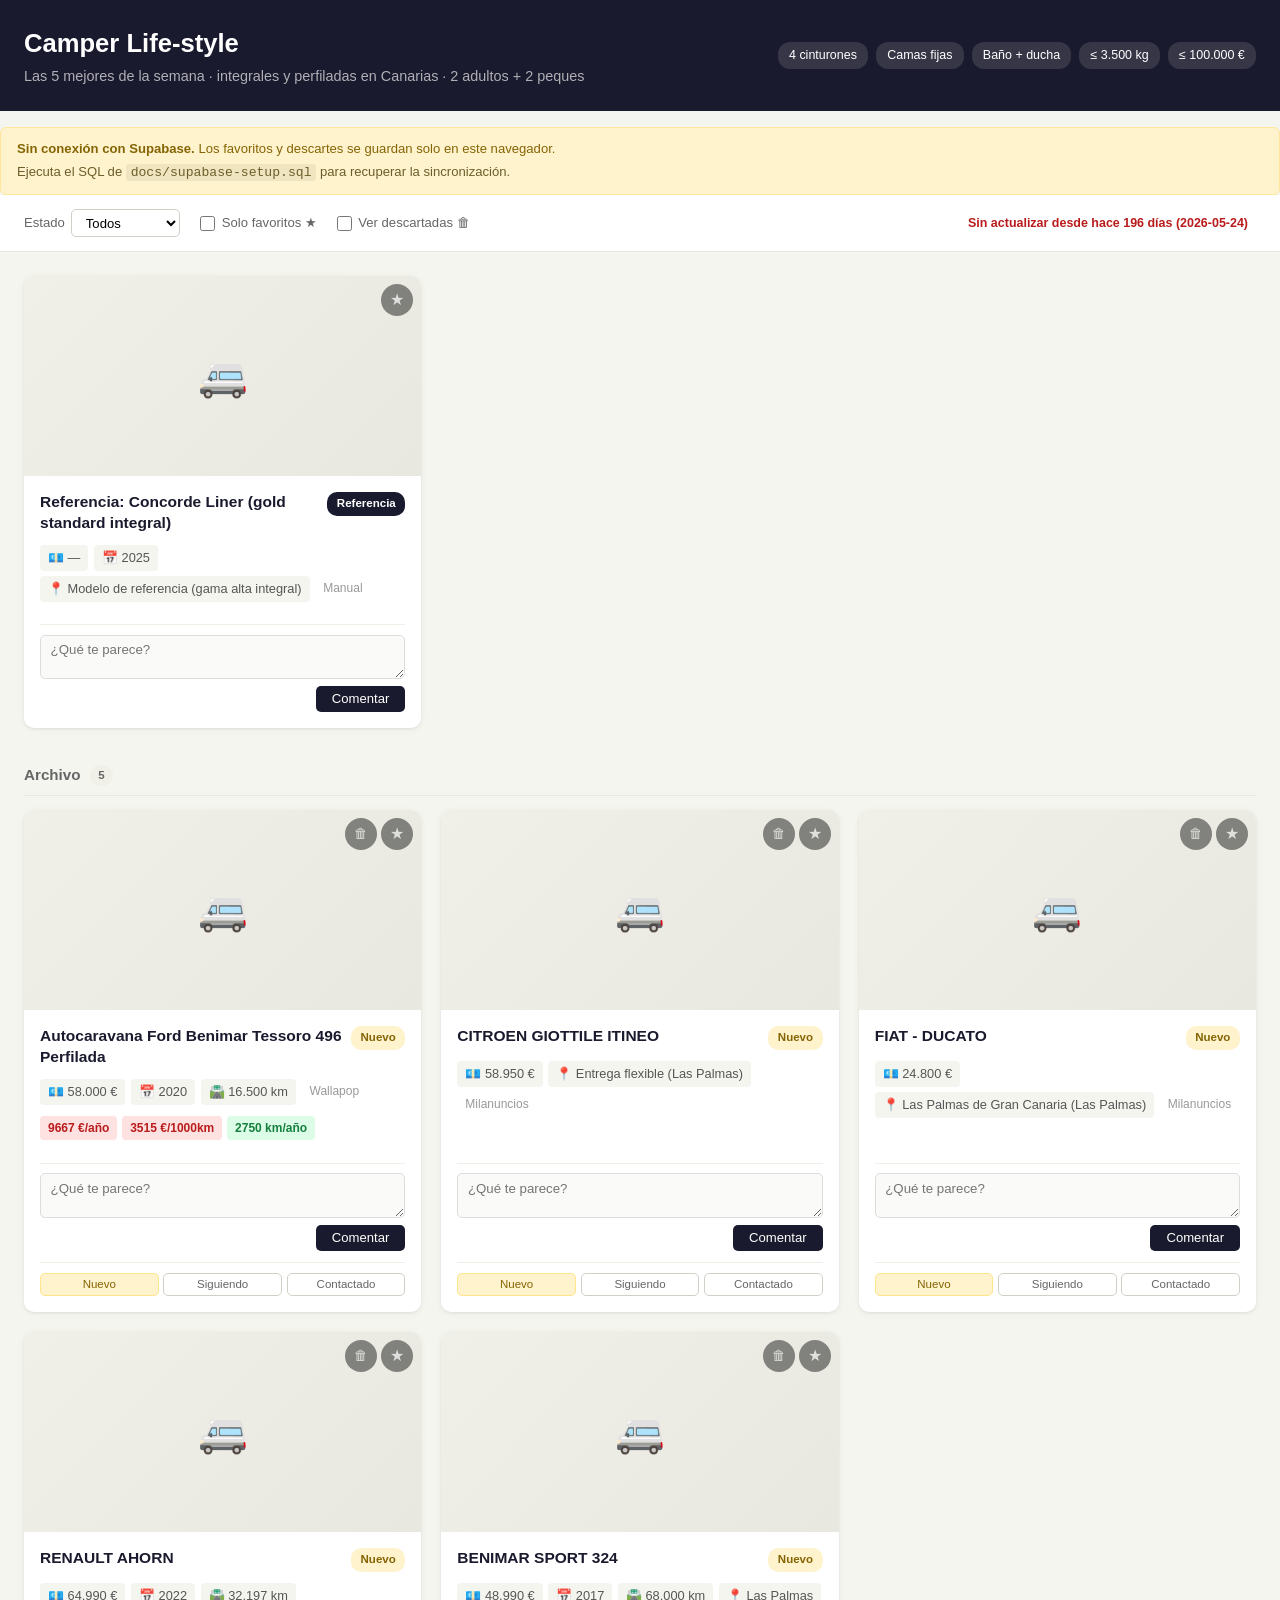
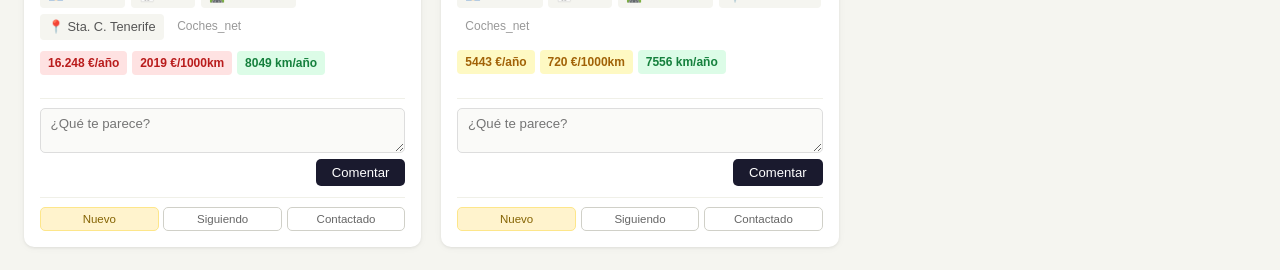
==== docs/index.html @ b54a8ed1 "feat: weekly Top 5 deep-research board Turns the portal from an ever-growing firehose into a curated" ====
<!DOCTYPE html>
<html lang="es">
<head>
  <meta charset="UTF-8">
  <meta name="viewport" content="width=device-width, initial-scale=1.0">
  <title>Camper Life-style — Top 5 semanal</title>
  <link rel="stylesheet" href="style.css">
  <script src="https://cdn.jsdelivr.net/npm/@supabase/supabase-js@2"></script>
  <script src="config.js"></script>
</head>
<body>
  <header>
    <div class="header-inner">
      <div>
        <h1>Camper Life-style</h1>
        <p class="subtitle">Las 5 mejores de la semana · integrales y perfiladas en Canarias · 2 adultos + 2 peques</p>
      </div>
      <div class="header-params">
        <span>4 cinturones</span>
        <span>Camas fijas</span>
        <span>Baño + ducha</span>
        <span>≤ 3.500 kg</span>
        <span>≤ 100.000 €</span>
      </div>
    </div>
  </header>

  <div id="offline-banner" class="offline-banner" hidden>
    <strong>Sin conexión con Supabase.</strong>
    Los favoritos y descartes se guardan solo en este navegador.
    <span class="offline-hint">Ejecuta el SQL de <code>docs/supabase-setup.sql</code> para recuperar la sincronización.</span>
  </div>

  <div class="toolbar">
    <div class="filters">
      <label>
        Estado
        <select id="filter-status">
          <option value="">Todos</option>
          <option value="new">Nuevo</option>
          <option value="watching">Siguiendo</option>
          <option value="contacted">Contactado</option>
        </select>
      </label>
      <label class="filter-checkbox">
        <input type="checkbox" id="filter-starred"> Solo favoritos ★
      </label>
      <label class="filter-checkbox">
        <input type="checkbox" id="filter-hidden"> Ver descartadas 🗑
      </label>
    </div>
    <div class="meta">
      <span id="last-updated"></span>
      <span id="new-count"></span>
    </div>
  </div>

  <main id="listings-grid">
    <p class="loading">Cargando anuncios...</p>
  </main>

  <script src="app.js"></script>
</body>
</html>
---- docs/style.css ----
*, *::before, *::after { box-sizing: border-box; margin: 0; padding: 0; }

body {
  font-family: -apple-system, BlinkMacSystemFont, 'Segoe UI', Roboto, sans-serif;
  background: #f5f5f0;
  color: #222;
  line-height: 1.5;
}

/* Header */
header {
  background: #1a1a2e;
  color: white;
  padding: 1.5rem;
}

.header-inner {
  max-width: 1400px;
  margin: 0 auto;
  display: flex;
  justify-content: space-between;
  align-items: center;
  flex-wrap: wrap;
  gap: 1rem;
}

header h1 { font-size: 1.6rem; font-weight: 700; }
.subtitle { opacity: 0.65; font-size: 0.9rem; margin-top: 0.2rem; }

.header-params {
  display: flex;
  gap: 0.5rem;
  flex-wrap: wrap;
}

.header-params span {
  background: rgba(255,255,255,0.12);
  border-radius: 12px;
  padding: 0.25rem 0.7rem;
  font-size: 0.78rem;
}

/* Toolbar */
.toolbar {
  display: flex;
  align-items: center;
  justify-content: space-between;
  padding: 0.85rem 1.5rem;
  background: white;
  border-bottom: 1px solid #e8e8e0;
  flex-wrap: wrap;
  gap: 0.75rem;
}

.filters { display: flex; gap: 1.25rem; flex-wrap: wrap; align-items: center; }

.filters label {
  font-size: 0.82rem;
  color: #666;
  display: flex;
  align-items: center;
  gap: 0.4rem;
}

.filters select {
  padding: 0.3rem 0.6rem;
  border: 1px solid #d0d0c8;
  border-radius: 5px;
  font-size: 0.82rem;
  background: white;
}

.filter-checkbox {
  display: inline-flex;
  align-items: center;
  gap: 0.35rem;
  font-size: 0.82rem;
  color: #666;
  cursor: pointer;
  user-select: none;
}

.filter-checkbox input[type="checkbox"] {
  accent-color: #1a1a2e;
  width: 15px;
  height: 15px;
  cursor: pointer;
}

.meta { font-size: 0.78rem; color: #aaa; }

.freshness-ok    { font-size: 0.78rem; color: #1a7f3c; font-weight: 600; }
.freshness-warn  { font-size: 0.78rem; color: #b45309; font-weight: 600; }
.freshness-stale { font-size: 0.78rem; color: #b91c1c; font-weight: 600; }
.loading { color: #999; padding: 2rem 1.5rem; }

/* Layout. `main` is now a column of week sections; each section holds its own grid,
   so a week's Top 5 stays visually together instead of reflowing into its neighbours. */
main {
  padding: 1.5rem;
  max-width: 1400px;
  margin: 0 auto;
}

.week-grid {
  display: grid;
  grid-template-columns: repeat(auto-fill, minmax(360px, 1fr));
  gap: 1.25rem;
}

/* Card */
.card {
  background: white;
  border-radius: 10px;
  overflow: hidden;
  box-shadow: 0 1px 3px rgba(0,0,0,0.07), 0 1px 8px rgba(0,0,0,0.04);
  display: flex;
  flex-direction: column;
}

.card-photo-wrapper {
  position: relative;
  display: block;
}

.card-photo {
  width: 100%;
  height: 200px;
  object-fit: cover;
  display: block;
  background: #eeeee8;
}

.star-btn {
  position: absolute;
  top: 8px;
  right: 8px;
  width: 34px;
  height: 34px;
  border-radius: 50%;
  border: none;
  background: rgba(0,0,0,0.45);
  color: rgba(255,255,255,0.75);
  font-size: 1.1rem;
  line-height: 1;
  cursor: pointer;
  display: flex;
  align-items: center;
  justify-content: center;
  transition: background 0.15s, color 0.15s, transform 0.1s;
}

.star-btn:hover { background: rgba(0,0,0,0.65); color: #fbbf24; }
.star-btn.starred { color: #fbbf24; background: rgba(0,0,0,0.55); }
.star-btn:disabled { opacity: 0.5; cursor: default; }
.star-btn:active { transform: scale(0.9); }

.card-photo--empty {
  height: 200px;
  background: linear-gradient(135deg, #f0f0e8 0%, #e8e8e0 100%);
  display: flex;
  align-items: center;
  justify-content: center;
  color: #bbb;
  font-size: 2.5rem;
}

.card-body {
  padding: 1rem;
  flex: 1;
  display: flex;
  flex-direction: column;
  gap: 0.7rem;
}

.card-header {
  display: flex;
  justify-content: space-between;
  align-items: flex-start;
  gap: 0.5rem;
}

.card-title {
  font-size: 0.97rem;
  font-weight: 600;
  line-height: 1.35;
}

.card-title a {
  color: #1a1a2e;
  text-decoration: none;
}

.card-title a:hover { text-decoration: underline; }

.card-meta {
  display: flex;
  flex-wrap: wrap;
  gap: 0.35rem;
}

.card-meta span {
  font-size: 0.8rem;
  background: #f5f5f0;
  color: #555;
  padding: 0.2rem 0.5rem;
  border-radius: 4px;
}

.source {
  text-transform: capitalize;
  color: #999 !important;
  background: transparent !important;
  font-size: 0.75rem !important;
}

/* Badges */
.badge {
  font-size: 0.72rem;
  font-weight: 600;
  padding: 0.2rem 0.6rem;
  border-radius: 10px;
  white-space: nowrap;
  flex-shrink: 0;
}

.badge-new       { background: #fff3cd; color: #856404; }
.badge-watching  { background: #cfe2ff; color: #084298; }
.badge-contacted { background: #d1e7dd; color: #0a3622; }
.badge-discarded { background: #f8d7da; color: #842029; }
.badge-feature   { background: #e8f4f8; color: #0c5460; }
.badge-reference { background: #1a1a2e; color: #fff; }

/* Comments */
.comments {
  display: flex;
  flex-direction: column;
  gap: 0.45rem;
  flex: 1;
}

.comment {
  padding: 0.45rem 0.65rem;
  background: #f8f8f5;
  border-radius: 6px;
  font-size: 0.83rem;
}

.comment strong { color: #1a1a2e; }

.comment-date {
  color: #bbb;
  font-size: 0.72rem;
  margin-left: 0.4rem;
}

.comment p { margin-top: 0.2rem; color: #444; }

/* Comment form */
.comment-form {
  display: flex;
  flex-direction: column;
  gap: 0.4rem;
  padding-top: 0.6rem;
  border-top: 1px solid #f0f0e8;
  margin-top: auto;
}

.comment-form input,
.comment-form textarea {
  padding: 0.4rem 0.6rem;
  border: 1px solid #ddd;
  border-radius: 5px;
  font-size: 0.83rem;
  font-family: inherit;
  resize: vertical;
  background: #fafaf8;
}

.comment-form input:focus,
.comment-form textarea:focus {
  outline: none;
  border-color: #1a1a2e;
}

.comment-form button {
  align-self: flex-end;
  padding: 0.35rem 1rem;
  background: #1a1a2e;
  color: white;
  border: none;
  border-radius: 5px;
  cursor: pointer;
  font-size: 0.82rem;
  transition: background 0.15s;
}

.comment-form button:hover { background: #2d2d50; }
.comment-form button:disabled { background: #999; cursor: default; }

/* Star button */
.card-photo-wrapper {
  position: relative;
}

.star-btn {
  position: absolute;
  top: 0.5rem;
  right: 0.5rem;
  width: 32px;
  height: 32px;
  border-radius: 50%;
  border: none;
  background: rgba(0,0,0,0.45);
  color: rgba(255,255,255,0.75);
  font-size: 1rem;
  line-height: 1;
  cursor: pointer;
  display: flex;
  align-items: center;
  justify-content: center;
  transition: background 0.15s, color 0.15s;
}

.star-btn:hover { background: rgba(0,0,0,0.65); color: #fbbf24; }
.star-btn.starred { background: rgba(0,0,0,0.55); color: #fbbf24; }
.star-btn:disabled { opacity: 0.5; cursor: default; }

/* Sits immediately left of the star. Top-left is taken by the rank badge. */
.discard-btn {
  position: absolute;
  top: 0.5rem;
  right: 2.75rem;
  width: 32px;
  height: 32px;
  border-radius: 50%;
  border: none;
  background: rgba(0,0,0,0.45);
  color: rgba(255,255,255,0.75);
  font-size: 0.85rem;
  line-height: 1;
  cursor: pointer;
  display: flex;
  align-items: center;
  justify-content: center;
  transition: background 0.15s, color 0.15s;
}

.discard-btn:hover { background: rgba(180,0,0,0.7); color: white; }
.discard-btn:disabled { opacity: 0.5; cursor: default; }

.card--hidden { opacity: 0.45; }
.card--hidden .card-photo { filter: grayscale(1); }

/* Starred filter checkbox */
.filter-checkbox {
  display: inline-flex;
  align-items: center;
  gap: 0.35rem;
  font-size: 0.82rem;
  color: #666;
  cursor: pointer;
}

.filter-checkbox input[type="checkbox"] {
  width: 15px;
  height: 15px;
  cursor: pointer;
  accent-color: #1a1a2e;
}

/* Score chips */
.score-chips {
  display: flex;
  flex-wrap: wrap;
  gap: 0.3rem;
}

.score-chip {
  font-size: 0.75rem;
  font-weight: 600;
  padding: 0.2rem 0.5rem;
  border-radius: 4px;
}

.score-chip.green { background: #dcfce7; color: #15803d; }
.score-chip.amber { background: #fef9c3; color: #a16207; }
.score-chip.red   { background: #fee2e2; color: #b91c1c; }

/* Action bar */
.action-bar {
  display: flex;
  gap: 0.3rem;
  flex-wrap: wrap;
  padding-top: 0.6rem;
  border-top: 1px solid #f0f0e8;
}

.action-btn {
  flex: 1;
  min-width: 0;
  padding: 0.3rem 0.4rem;
  border: 1px solid #d0d0c8;
  border-radius: 5px;
  background: white;
  font-size: 0.72rem;
  font-weight: 500;
  cursor: pointer;
  color: #666;
  text-align: center;
  transition: background 0.12s, color 0.12s, border-color 0.12s;
  white-space: nowrap;
}

.action-btn:hover { border-color: #aaa; color: #222; }

.action-new.active       { background: #fff3cd; color: #856404; border-color: #fde68a; }
.action-watching.active  { background: #cfe2ff; color: #084298; border-color: #93c5fd; }
.action-contacted.active { background: #d1e7dd; color: #0a3622; border-color: #86efac; }
.action-discarded.active { background: #f8d7da; color: #842029; border-color: #fca5a5; }

/* New-since-visit ribbon */
.new-ribbon {
  position: absolute;
  top: 0.5rem;
  left: 50%;
  transform: translateX(-50%);
  background: rgba(37, 99, 235, 0.85);
  color: white;
  font-size: 0.68rem;
  font-weight: 700;
  padding: 0.15rem 0.5rem;
  border-radius: 10px;
  white-space: nowrap;
  pointer-events: none;
}

/* New count in toolbar */
#new-count {
  font-size: 0.78rem;
  color: #aaa;
  margin-left: 0.5rem;
}

#new-count.clickable { cursor: pointer; color: #2563eb; }
#new-count.clickable:hover { text-decoration: underline; }
#new-count.active { color: #1d4ed8; font-weight: 600; }

@media (max-width: 480px) {
  main { grid-template-columns: 1fr; padding: 1rem; }
  .header-inner { flex-direction: column; align-items: flex-start; }
  .action-btn { font-size: 0.68rem; padding: 0.25rem 0.3rem; }
}

/* ============================================================================
   Weekly Top-5 board
   ========================================================================== */

/* Section heading per week. The newest week is the loud one; older weeks are
   quiet dividers you scroll past to find a van that got demoted. */
.week-heading {
  display: flex;
  align-items: center;
  gap: 0.6rem;
  font-size: 0.95rem;
  font-weight: 600;
  color: #666;
  margin: 2.25rem 0 0.9rem;
  padding-bottom: 0.5rem;
  border-bottom: 1px solid #e8e8e0;
}

.week-heading:first-child { margin-top: 0; }

.week-heading--current {
  font-size: 1.15rem;
  color: #1a1a2e;
  border-bottom-color: #1a1a2e;
}

.week-count {
  font-size: 0.72rem;
  font-weight: 600;
  color: #666;
  background: #f0f0e8;
  border-radius: 10px;
  padding: 0.12rem 0.5rem;
}

.week-heading--current .week-count { background: #1a1a2e; color: #fff; }

/* Rank + score sit on the photo, opposite the star/discard controls. */
.rank-badge {
  position: absolute;
  top: 8px;
  left: 8px;
  background: #1a1a2e;
  color: #fff;
  font-size: 0.8rem;
  font-weight: 700;
  border-radius: 10px;
  padding: 0.15rem 0.55rem;
  letter-spacing: 0.02em;
}

.score-badge {
  position: absolute;
  bottom: 8px;
  left: 8px;
  background: rgba(255,255,255,0.94);
  color: #1a1a2e;
  font-size: 0.85rem;
  font-weight: 700;
  border-radius: 50%;
  width: 34px;
  height: 34px;
  display: flex;
  align-items: center;
  justify-content: center;
  box-shadow: 0 1px 4px rgba(0,0,0,0.25);
}

/* The specs that decide whether this van works for two toddlers. */
.spec-chips {
  display: flex;
  flex-wrap: wrap;
  gap: 0.3rem;
  margin-bottom: 0.5rem;
}

.spec-chip {
  font-size: 0.72rem;
  background: #e8f4f8;
  color: #0c5460;
  border-radius: 4px;
  padding: 0.12rem 0.4rem;
  white-space: nowrap;
}

/* Why this one won. */
.verdict {
  background: #faf9f5;
  border-left: 3px solid #1a1a2e;
  border-radius: 0 6px 6px 0;
  padding: 0.6rem 0.75rem;
  margin-bottom: 0.6rem;
}

.verdict p {
  font-size: 0.82rem;
  line-height: 1.45;
  color: #444;
  margin: 0;
}

/* Anything the research could not confirm, or actively worries about. */
.flags {
  list-style: none;
  margin: 0.5rem 0 0;
  padding: 0;
}

.flags li {
  font-size: 0.74rem;
  color: #842029;
  background: #f8d7da;
  border-radius: 4px;
  padding: 0.2rem 0.45rem;
  margin-top: 0.25rem;
}

.flags li::before { content: "⚠ "; }

/* Shown only when Supabase is unreachable, so a dead backend is obvious rather
   than silently swallowing every star and discard. */
.offline-banner {
  max-width: 1400px;
  margin: 1rem auto 0;
  padding: 0.7rem 1rem;
  background: #fff3cd;
  color: #856404;
  border: 1px solid #ffe69c;
  border-radius: 6px;
  font-size: 0.82rem;
}

.offline-hint { display: block; margin-top: 0.2rem; color: #6b5e2a; }
.offline-banner code { background: rgba(0,0,0,0.06); padding: 0.05rem 0.3rem; border-radius: 3px; }

@media (max-width: 480px) {
  .week-heading { margin-top: 1.5rem; }
  .week-heading--current { font-size: 1rem; }
}
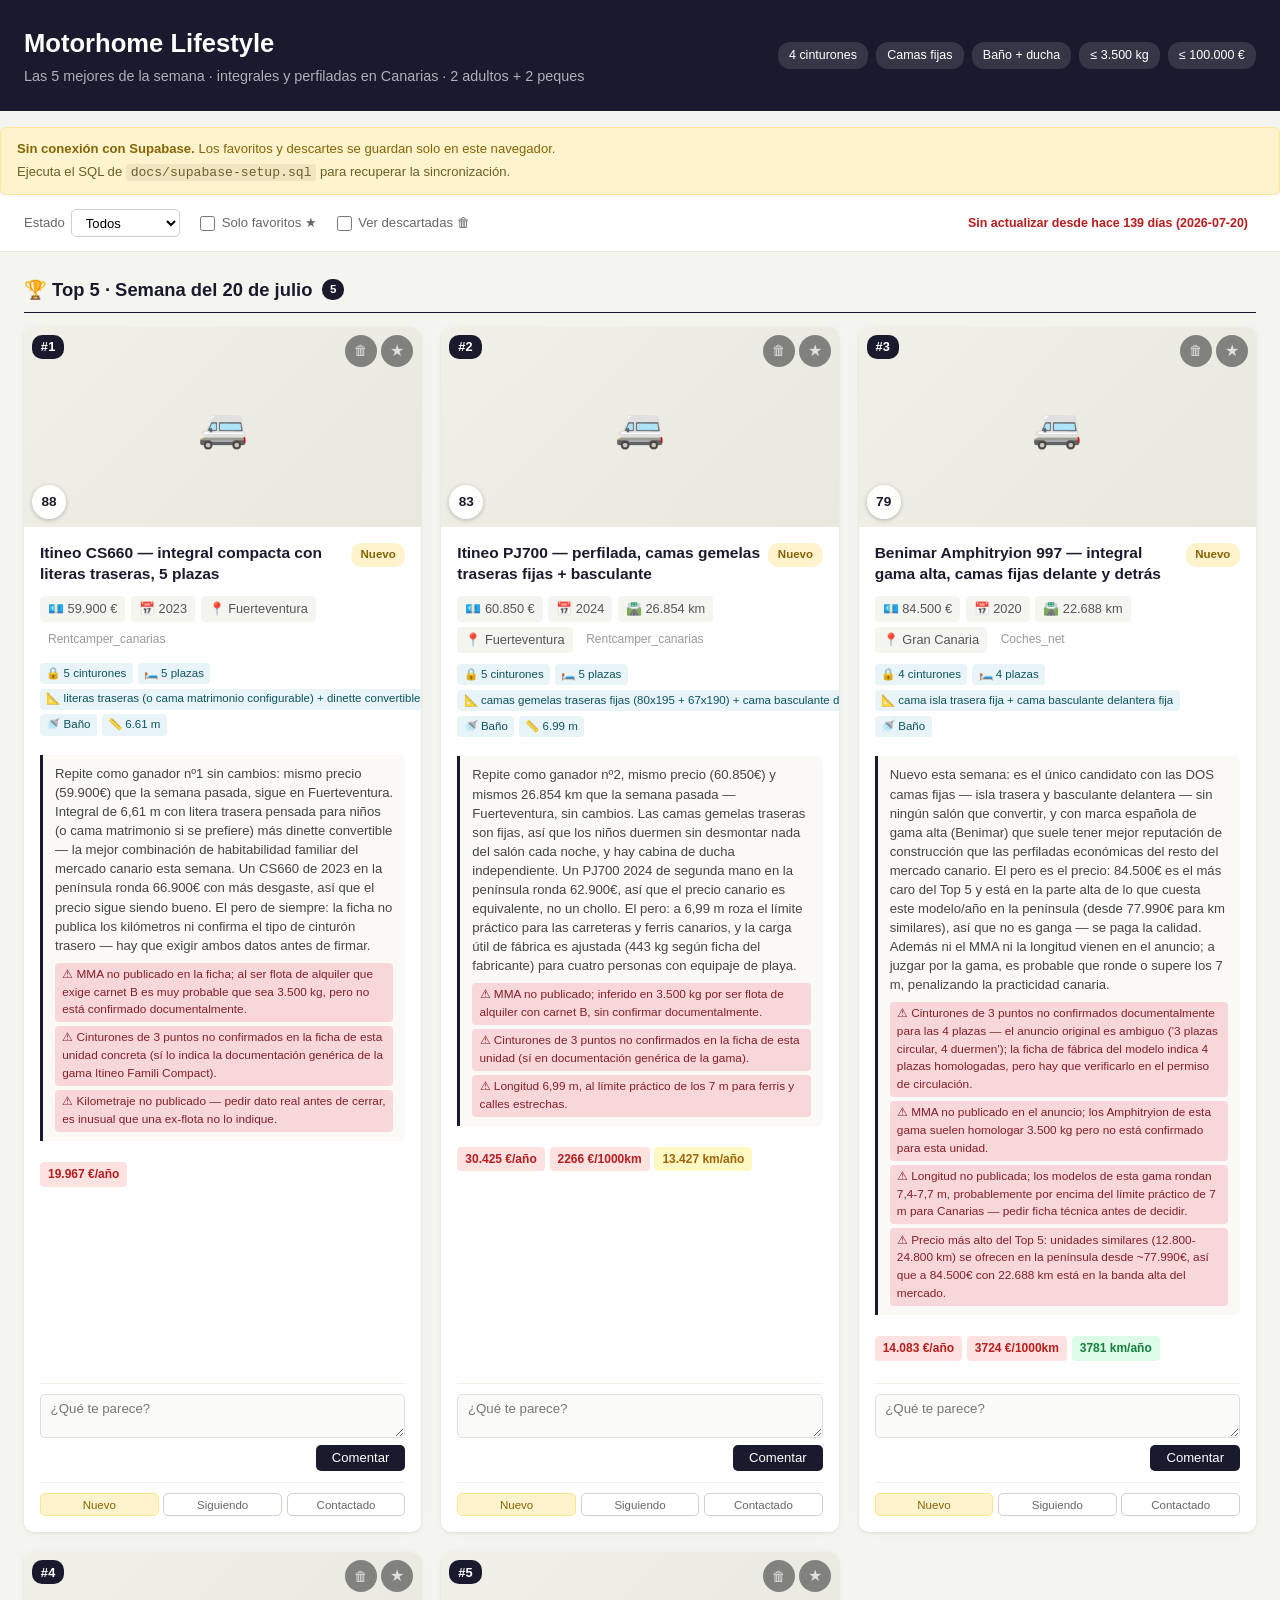
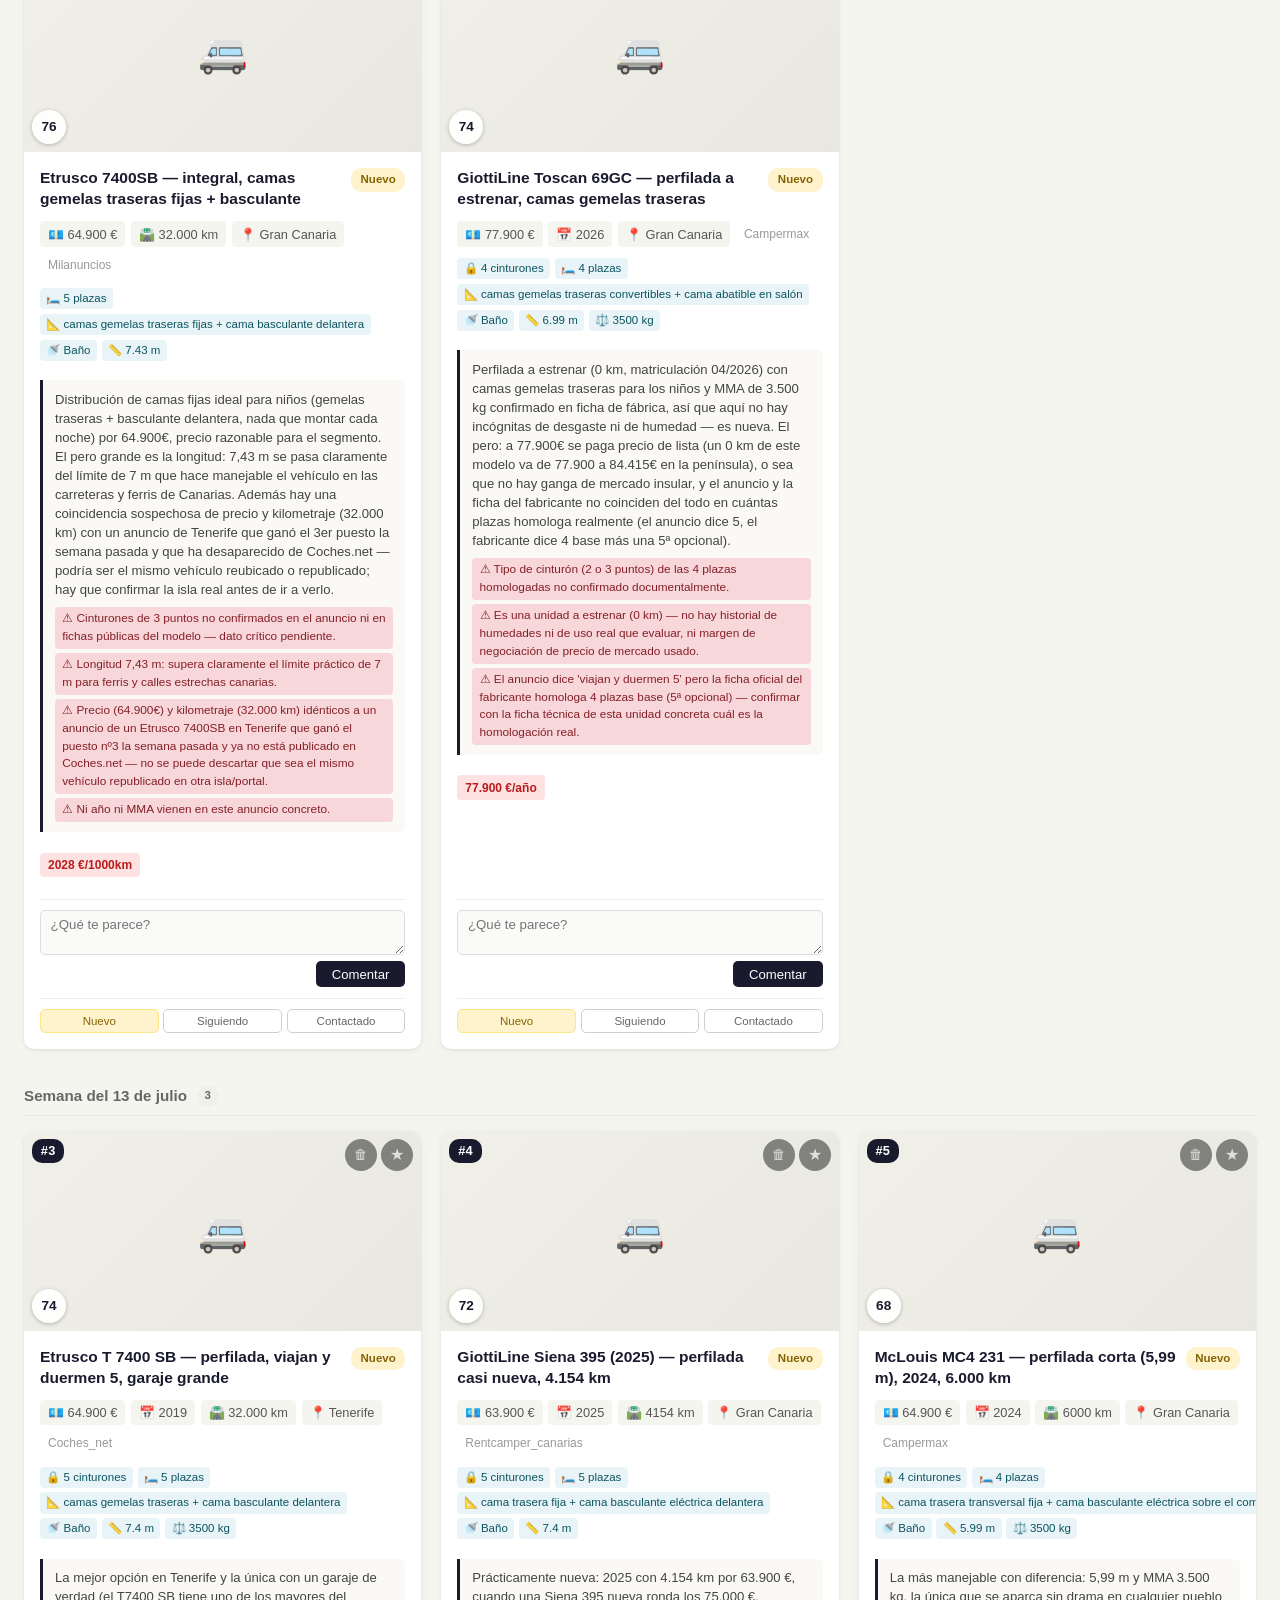
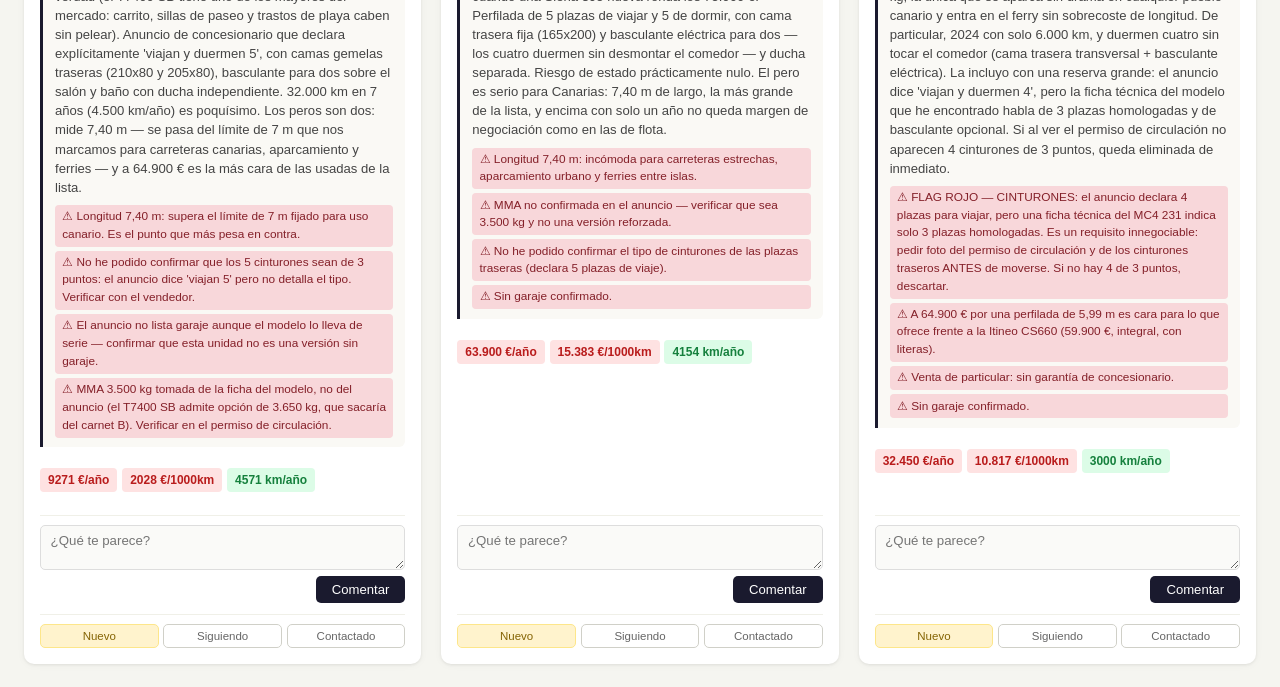
==== commit c9efbd20: "chore: consolidate into Motorhome_HQ/Motorhome_Search, rename from Camper_Lifestyle Merges the two d" ====
--- a/docs/index.html
+++ b/docs/index.html
@@ -3,7 +3,7 @@
 <head>
   <meta charset="UTF-8">
   <meta name="viewport" content="width=device-width, initial-scale=1.0">
-  <title>Camper Life-style — Top 5 semanal</title>
+  <title>Motorhome Lifestyle — Top 5 semanal</title>
   <link rel="stylesheet" href="style.css">
   <script src="https://cdn.jsdelivr.net/npm/@supabase/supabase-js@2"></script>
   <script src="config.js"></script>
@@ -12,7 +12,7 @@
   <header>
     <div class="header-inner">
       <div>
-        <h1>Camper Life-style</h1>
+        <h1>Motorhome Lifestyle</h1>
         <p class="subtitle">Las 5 mejores de la semana · integrales y perfiladas en Canarias · 2 adultos + 2 peques</p>
       </div>
       <div class="header-params">
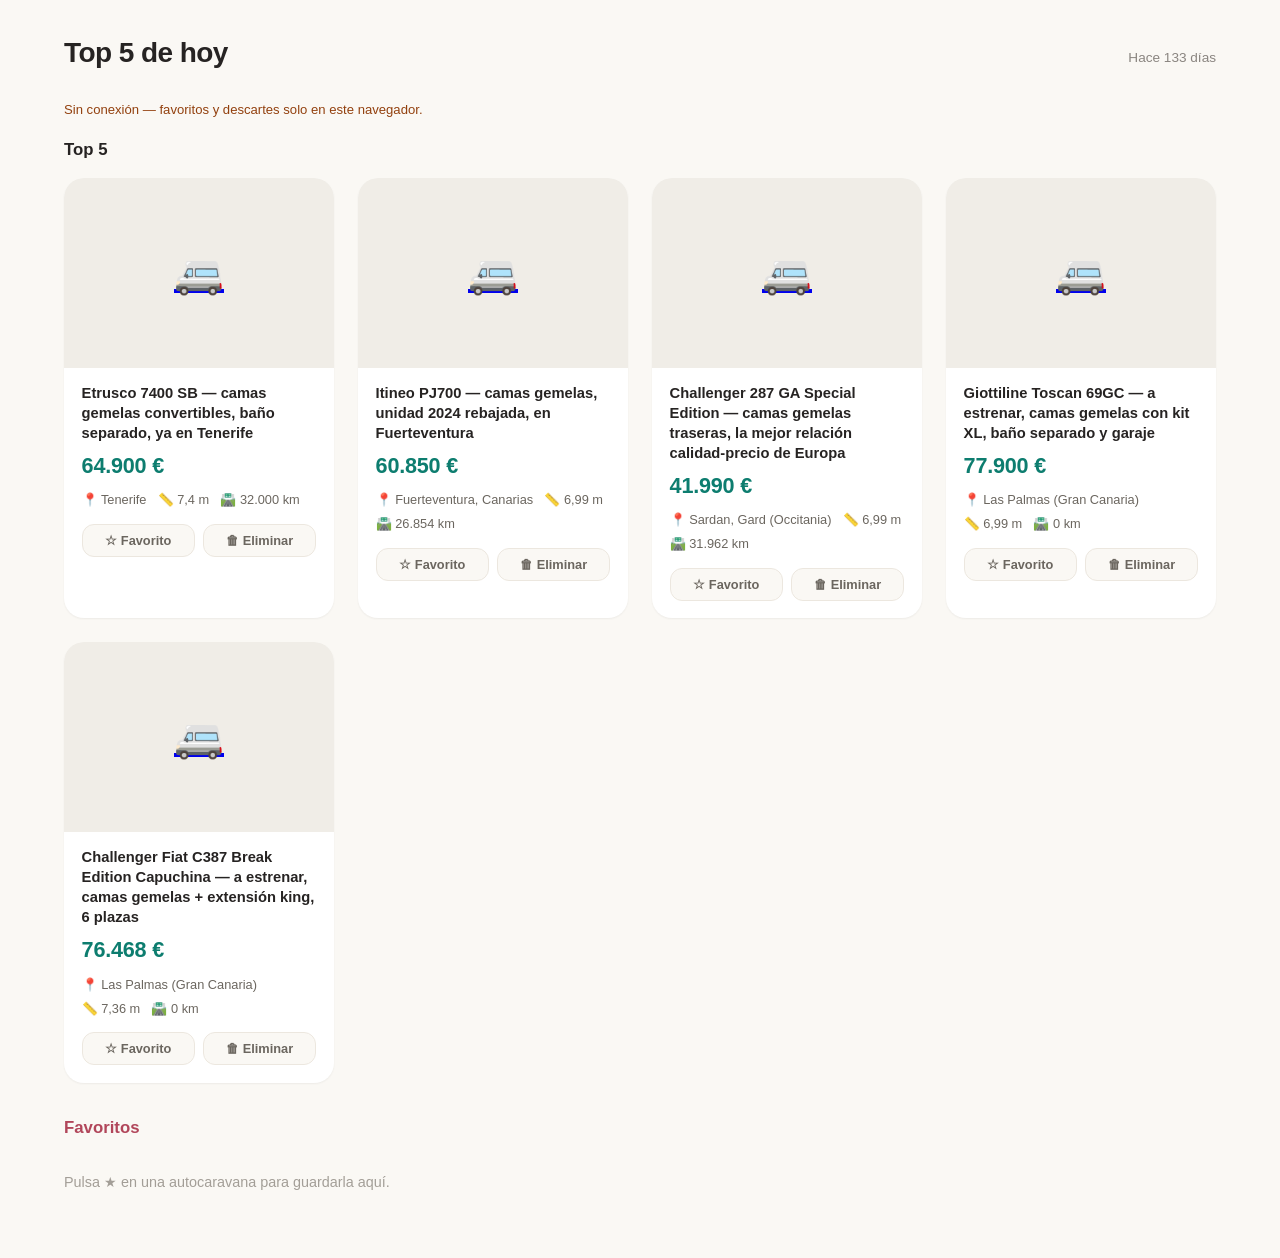
==== commit 9f3c9898: "feat: rebuild for Europe-wide search, Top5+Favorites dashboard, first live run - New criteria: resea" ====
--- a/docs/index.html
+++ b/docs/index.html
@@ -3,60 +3,23 @@
 <head>
   <meta charset="UTF-8">
   <meta name="viewport" content="width=device-width, initial-scale=1.0">
-  <title>Motorhome Lifestyle — Top 5 semanal</title>
+  <title>Top 5 de hoy — Motorhome Search</title>
   <link rel="stylesheet" href="style.css">
   <script src="https://cdn.jsdelivr.net/npm/@supabase/supabase-js@2"></script>
   <script src="config.js"></script>
 </head>
 <body>
   <header>
-    <div class="header-inner">
-      <div>
-        <h1>Motorhome Lifestyle</h1>
-        <p class="subtitle">Las 5 mejores de la semana · integrales y perfiladas en Canarias · 2 adultos + 2 peques</p>
-      </div>
-      <div class="header-params">
-        <span>4 cinturones</span>
-        <span>Camas fijas</span>
-        <span>Baño + ducha</span>
-        <span>≤ 3.500 kg</span>
-        <span>≤ 100.000 €</span>
-      </div>
-    </div>
+    <h1>Top 5 de hoy</h1>
+    <span id="last-updated"></span>
   </header>
 
   <div id="offline-banner" class="offline-banner" hidden>
-    <strong>Sin conexión con Supabase.</strong>
-    Los favoritos y descartes se guardan solo en este navegador.
-    <span class="offline-hint">Ejecuta el SQL de <code>docs/supabase-setup.sql</code> para recuperar la sincronización.</span>
-  </div>
-
-  <div class="toolbar">
-    <div class="filters">
-      <label>
-        Estado
-        <select id="filter-status">
-          <option value="">Todos</option>
-          <option value="new">Nuevo</option>
-          <option value="watching">Siguiendo</option>
-          <option value="contacted">Contactado</option>
-        </select>
-      </label>
-      <label class="filter-checkbox">
-        <input type="checkbox" id="filter-starred"> Solo favoritos ★
-      </label>
-      <label class="filter-checkbox">
-        <input type="checkbox" id="filter-hidden"> Ver descartadas 🗑
-      </label>
-    </div>
-    <div class="meta">
-      <span id="last-updated"></span>
-      <span id="new-count"></span>
-    </div>
+    Sin conexión — favoritos y descartes solo en este navegador.
   </div>
 
   <main id="listings-grid">
-    <p class="loading">Cargando anuncios...</p>
+    <p class="msg">Cargando…</p>
   </main>
 
   <script src="app.js"></script>
--- a/docs/style.css
+++ b/docs/style.css
@@ -2,592 +2,147 @@
 
 body {
   font-family: -apple-system, BlinkMacSystemFont, 'Segoe UI', Roboto, sans-serif;
-  background: #f5f5f0;
-  color: #222;
+  background: #faf8f4;
+  color: #262322;
   line-height: 1.5;
 }
 
-/* Header */
 header {
-  background: #1a1a2e;
-  color: white;
-  padding: 1.5rem;
-}
-
-.header-inner {
-  max-width: 1400px;
+  max-width: 1200px;
   margin: 0 auto;
+  padding: 2rem 1.5rem 1rem;
   display: flex;
+  align-items: baseline;
   justify-content: space-between;
-  align-items: center;
-  flex-wrap: wrap;
   gap: 1rem;
 }
 
-header h1 { font-size: 1.6rem; font-weight: 700; }
-.subtitle { opacity: 0.65; font-size: 0.9rem; margin-top: 0.2rem; }
-
-.header-params {
-  display: flex;
-  gap: 0.5rem;
-  flex-wrap: wrap;
+header h1 {
+  font-size: 1.75rem;
+  font-weight: 800;
+  letter-spacing: -0.02em;
 }
 
-.header-params span {
-  background: rgba(255,255,255,0.12);
-  border-radius: 12px;
-  padding: 0.25rem 0.7rem;
-  font-size: 0.78rem;
+#last-updated { font-size: 0.85rem; color: #8a8580; }
+
+.offline-banner {
+  max-width: 1200px;
+  margin: 0 auto;
+  padding: 0.6rem 1.5rem;
+  font-size: 0.82rem;
+  color: #92400e;
 }
 
-/* Toolbar */
-.toolbar {
-  display: flex;
-  align-items: center;
-  justify-content: space-between;
-  padding: 0.85rem 1.5rem;
-  background: white;
-  border-bottom: 1px solid #e8e8e0;
-  flex-wrap: wrap;
-  gap: 0.75rem;
+main {
+  max-width: 1200px;
+  margin: 0 auto;
+  padding: 0.5rem 1.5rem 3rem;
 }
 
-.filters { display: flex; gap: 1.25rem; flex-wrap: wrap; align-items: center; }
+section { margin-top: 2rem; }
+section:first-child { margin-top: 0; }
 
-.filters label {
-  font-size: 0.82rem;
-  color: #666;
-  display: flex;
-  align-items: center;
-  gap: 0.4rem;
+h2 {
+  font-size: 1.05rem;
+  font-weight: 700;
+  color: #262322;
+  margin-bottom: 1rem;
 }
 
-.filters select {
-  padding: 0.3rem 0.6rem;
-  border: 1px solid #d0d0c8;
-  border-radius: 5px;
-  font-size: 0.82rem;
-  background: white;
+.favorites-heading { color: #b1465a; }
+
+.msg { color: #a39e97; padding: 1rem 0; font-size: 0.9rem; }
+
+.grid {
+  display: grid;
+  grid-template-columns: repeat(auto-fill, minmax(260px, 1fr));
+  gap: 1.5rem;
 }
 
-.filter-checkbox {
-  display: inline-flex;
-  align-items: center;
-  gap: 0.35rem;
-  font-size: 0.82rem;
-  color: #666;
-  cursor: pointer;
-  user-select: none;
+.card {
+  background: #fff;
+  border-radius: 20px;
+  overflow: hidden;
+  box-shadow: 0 1px 2px rgba(38,35,34,0.06);
 }
 
-.filter-checkbox input[type="checkbox"] {
-  accent-color: #1a1a2e;
-  width: 15px;
-  height: 15px;
-  cursor: pointer;
+.photo-link { display: block; }
+
+.photo {
+  width: 100%;
+  height: 190px;
+  object-fit: cover;
+  display: block;
+  background: #f0ede7;
 }
 
-.meta { font-size: 0.78rem; color: #aaa; }
-
-.freshness-ok    { font-size: 0.78rem; color: #1a7f3c; font-weight: 600; }
-.freshness-warn  { font-size: 0.78rem; color: #b45309; font-weight: 600; }
-.freshness-stale { font-size: 0.78rem; color: #b91c1c; font-weight: 600; }
-.loading { color: #999; padding: 2rem 1.5rem; }
-
-/* Layout. `main` is now a column of week sections; each section holds its own grid,
-   so a week's Top 5 stays visually together instead of reflowing into its neighbours. */
-main {
-  padding: 1.5rem;
-  max-width: 1400px;
-  margin: 0 auto;
-}
-
-.week-grid {
-  display: grid;
-  grid-template-columns: repeat(auto-fill, minmax(360px, 1fr));
-  gap: 1.25rem;
-}
-
-/* Card */
-.card {
-  background: white;
-  border-radius: 10px;
-  overflow: hidden;
-  box-shadow: 0 1px 3px rgba(0,0,0,0.07), 0 1px 8px rgba(0,0,0,0.04);
-  display: flex;
-  flex-direction: column;
-}
-
-.card-photo-wrapper {
-  position: relative;
-  display: block;
-}
-
-.card-photo {
-  width: 100%;
-  height: 200px;
-  object-fit: cover;
-  display: block;
-  background: #eeeee8;
-}
-
-.star-btn {
-  position: absolute;
-  top: 8px;
-  right: 8px;
-  width: 34px;
-  height: 34px;
-  border-radius: 50%;
-  border: none;
-  background: rgba(0,0,0,0.45);
-  color: rgba(255,255,255,0.75);
-  font-size: 1.1rem;
-  line-height: 1;
-  cursor: pointer;
+.photo--empty {
   display: flex;
   align-items: center;
   justify-content: center;
-  transition: background 0.15s, color 0.15s, transform 0.1s;
+  font-size: 2.5rem;
+  color: #c9c3ba;
 }
 
-.star-btn:hover { background: rgba(0,0,0,0.65); color: #fbbf24; }
-.star-btn.starred { color: #fbbf24; background: rgba(0,0,0,0.55); }
-.star-btn:disabled { opacity: 0.5; cursor: default; }
-.star-btn:active { transform: scale(0.9); }
+.card-body { padding: 1rem 1.1rem 1.1rem; }
 
-.card-photo--empty {
-  height: 200px;
-  background: linear-gradient(135deg, #f0f0e8 0%, #e8e8e0 100%);
-  display: flex;
-  align-items: center;
-  justify-content: center;
-  color: #bbb;
-  font-size: 2.5rem;
+.title {
+  display: block;
+  font-size: 0.92rem;
+  font-weight: 600;
+  color: #262322;
+  text-decoration: none;
+  line-height: 1.35;
+  margin-bottom: 0.4rem;
 }
 
-.card-body {
-  padding: 1rem;
-  flex: 1;
-  display: flex;
-  flex-direction: column;
-  gap: 0.7rem;
+.title:hover { text-decoration: underline; }
+
+.price {
+  font-size: 1.35rem;
+  font-weight: 800;
+  color: #0d7d6f;
+  letter-spacing: -0.01em;
+  margin-bottom: 0.5rem;
 }
 
-.card-header {
+.meta {
   display: flex;
-  justify-content: space-between;
-  align-items: flex-start;
+  flex-wrap: wrap;
+  gap: 0.3rem 0.7rem;
+  font-size: 0.8rem;
+  color: #6b665f;
+  margin-bottom: 0.9rem;
+}
+
+.actions {
+  display: flex;
   gap: 0.5rem;
 }
 
-.card-title {
-  font-size: 0.97rem;
+.btn-star, .btn-delete {
+  flex: 1;
+  padding: 0.5rem 0.4rem;
+  border-radius: 12px;
+  border: 1px solid #ece7df;
+  background: #faf8f4;
+  font-size: 0.8rem;
   font-weight: 600;
-  line-height: 1.35;
+  cursor: pointer;
+  color: #6b665f;
+  transition: background 0.12s, border-color 0.12s, color 0.12s;
 }
 
-.card-title a {
-  color: #1a1a2e;
-  text-decoration: none;
-}
+.btn-star:hover { border-color: #fbbf24; color: #92700c; }
+.btn-star.active { background: #fffbeb; border-color: #fbbf24; color: #92700c; }
 
-.card-title a:hover { text-decoration: underline; }
+.btn-delete:hover { background: #fef2f2; border-color: #fca5a5; color: #b91c1c; }
 
-.card-meta {
-  display: flex;
-  flex-wrap: wrap;
-  gap: 0.35rem;
-}
-
-.card-meta span {
-  font-size: 0.8rem;
-  background: #f5f5f0;
-  color: #555;
-  padding: 0.2rem 0.5rem;
-  border-radius: 4px;
-}
-
-.source {
-  text-transform: capitalize;
-  color: #999 !important;
-  background: transparent !important;
-  font-size: 0.75rem !important;
-}
-
-/* Badges */
-.badge {
-  font-size: 0.72rem;
-  font-weight: 600;
-  padding: 0.2rem 0.6rem;
-  border-radius: 10px;
-  white-space: nowrap;
-  flex-shrink: 0;
-}
-
-.badge-new       { background: #fff3cd; color: #856404; }
-.badge-watching  { background: #cfe2ff; color: #084298; }
-.badge-contacted { background: #d1e7dd; color: #0a3622; }
-.badge-discarded { background: #f8d7da; color: #842029; }
-.badge-feature   { background: #e8f4f8; color: #0c5460; }
-.badge-reference { background: #1a1a2e; color: #fff; }
-
-/* Comments */
-.comments {
-  display: flex;
-  flex-direction: column;
-  gap: 0.45rem;
-  flex: 1;
-}
-
-.comment {
-  padding: 0.45rem 0.65rem;
-  background: #f8f8f5;
-  border-radius: 6px;
-  font-size: 0.83rem;
-}
-
-.comment strong { color: #1a1a2e; }
-
-.comment-date {
-  color: #bbb;
-  font-size: 0.72rem;
-  margin-left: 0.4rem;
-}
-
-.comment p { margin-top: 0.2rem; color: #444; }
-
-/* Comment form */
-.comment-form {
-  display: flex;
-  flex-direction: column;
-  gap: 0.4rem;
-  padding-top: 0.6rem;
-  border-top: 1px solid #f0f0e8;
-  margin-top: auto;
-}
-
-.comment-form input,
-.comment-form textarea {
-  padding: 0.4rem 0.6rem;
-  border: 1px solid #ddd;
-  border-radius: 5px;
-  font-size: 0.83rem;
-  font-family: inherit;
-  resize: vertical;
-  background: #fafaf8;
-}
-
-.comment-form input:focus,
-.comment-form textarea:focus {
-  outline: none;
-  border-color: #1a1a2e;
-}
-
-.comment-form button {
-  align-self: flex-end;
-  padding: 0.35rem 1rem;
-  background: #1a1a2e;
-  color: white;
-  border: none;
-  border-radius: 5px;
-  cursor: pointer;
-  font-size: 0.82rem;
-  transition: background 0.15s;
-}
-
-.comment-form button:hover { background: #2d2d50; }
-.comment-form button:disabled { background: #999; cursor: default; }
-
-/* Star button */
-.card-photo-wrapper {
-  position: relative;
-}
-
-.star-btn {
-  position: absolute;
-  top: 0.5rem;
-  right: 0.5rem;
-  width: 32px;
-  height: 32px;
-  border-radius: 50%;
-  border: none;
-  background: rgba(0,0,0,0.45);
-  color: rgba(255,255,255,0.75);
-  font-size: 1rem;
-  line-height: 1;
-  cursor: pointer;
-  display: flex;
-  align-items: center;
-  justify-content: center;
-  transition: background 0.15s, color 0.15s;
-}
-
-.star-btn:hover { background: rgba(0,0,0,0.65); color: #fbbf24; }
-.star-btn.starred { background: rgba(0,0,0,0.55); color: #fbbf24; }
-.star-btn:disabled { opacity: 0.5; cursor: default; }
-
-/* Sits immediately left of the star. Top-left is taken by the rank badge. */
-.discard-btn {
-  position: absolute;
-  top: 0.5rem;
-  right: 2.75rem;
-  width: 32px;
-  height: 32px;
-  border-radius: 50%;
-  border: none;
-  background: rgba(0,0,0,0.45);
-  color: rgba(255,255,255,0.75);
-  font-size: 0.85rem;
-  line-height: 1;
-  cursor: pointer;
-  display: flex;
-  align-items: center;
-  justify-content: center;
-  transition: background 0.15s, color 0.15s;
-}
-
-.discard-btn:hover { background: rgba(180,0,0,0.7); color: white; }
-.discard-btn:disabled { opacity: 0.5; cursor: default; }
-
-.card--hidden { opacity: 0.45; }
-.card--hidden .card-photo { filter: grayscale(1); }
-
-/* Starred filter checkbox */
-.filter-checkbox {
-  display: inline-flex;
-  align-items: center;
-  gap: 0.35rem;
-  font-size: 0.82rem;
-  color: #666;
-  cursor: pointer;
-}
-
-.filter-checkbox input[type="checkbox"] {
-  width: 15px;
-  height: 15px;
-  cursor: pointer;
-  accent-color: #1a1a2e;
-}
-
-/* Score chips */
-.score-chips {
-  display: flex;
-  flex-wrap: wrap;
-  gap: 0.3rem;
-}
-
-.score-chip {
-  font-size: 0.75rem;
-  font-weight: 600;
-  padding: 0.2rem 0.5rem;
-  border-radius: 4px;
-}
-
-.score-chip.green { background: #dcfce7; color: #15803d; }
-.score-chip.amber { background: #fef9c3; color: #a16207; }
-.score-chip.red   { background: #fee2e2; color: #b91c1c; }
-
-/* Action bar */
-.action-bar {
-  display: flex;
-  gap: 0.3rem;
-  flex-wrap: wrap;
-  padding-top: 0.6rem;
-  border-top: 1px solid #f0f0e8;
-}
-
-.action-btn {
-  flex: 1;
-  min-width: 0;
-  padding: 0.3rem 0.4rem;
-  border: 1px solid #d0d0c8;
-  border-radius: 5px;
-  background: white;
-  font-size: 0.72rem;
-  font-weight: 500;
-  cursor: pointer;
-  color: #666;
-  text-align: center;
-  transition: background 0.12s, color 0.12s, border-color 0.12s;
-  white-space: nowrap;
-}
-
-.action-btn:hover { border-color: #aaa; color: #222; }
-
-.action-new.active       { background: #fff3cd; color: #856404; border-color: #fde68a; }
-.action-watching.active  { background: #cfe2ff; color: #084298; border-color: #93c5fd; }
-.action-contacted.active { background: #d1e7dd; color: #0a3622; border-color: #86efac; }
-.action-discarded.active { background: #f8d7da; color: #842029; border-color: #fca5a5; }
-
-/* New-since-visit ribbon */
-.new-ribbon {
-  position: absolute;
-  top: 0.5rem;
-  left: 50%;
-  transform: translateX(-50%);
-  background: rgba(37, 99, 235, 0.85);
-  color: white;
-  font-size: 0.68rem;
-  font-weight: 700;
-  padding: 0.15rem 0.5rem;
-  border-radius: 10px;
-  white-space: nowrap;
-  pointer-events: none;
-}
-
-/* New count in toolbar */
-#new-count {
-  font-size: 0.78rem;
-  color: #aaa;
-  margin-left: 0.5rem;
-}
-
-#new-count.clickable { cursor: pointer; color: #2563eb; }
-#new-count.clickable:hover { text-decoration: underline; }
-#new-count.active { color: #1d4ed8; font-weight: 600; }
+.btn-star:disabled, .btn-delete:disabled { opacity: 0.5; cursor: default; }
 
 @media (max-width: 480px) {
-  main { grid-template-columns: 1fr; padding: 1rem; }
-  .header-inner { flex-direction: column; align-items: flex-start; }
-  .action-btn { font-size: 0.68rem; padding: 0.25rem 0.3rem; }
+  header { padding: 1.5rem 1rem 0.75rem; }
+  main { padding: 0.5rem 1rem 2rem; }
+  .grid { grid-template-columns: 1fr 1fr; gap: 0.75rem; }
+  .actions { flex-direction: column; }
 }
-
-/* ============================================================================
-   Weekly Top-5 board
-   ========================================================================== */
-
-/* Section heading per week. The newest week is the loud one; older weeks are
-   quiet dividers you scroll past to find a van that got demoted. */
-.week-heading {
-  display: flex;
-  align-items: center;
-  gap: 0.6rem;
-  font-size: 0.95rem;
-  font-weight: 600;
-  color: #666;
-  margin: 2.25rem 0 0.9rem;
-  padding-bottom: 0.5rem;
-  border-bottom: 1px solid #e8e8e0;
-}
-
-.week-heading:first-child { margin-top: 0; }
-
-.week-heading--current {
-  font-size: 1.15rem;
-  color: #1a1a2e;
-  border-bottom-color: #1a1a2e;
-}
-
-.week-count {
-  font-size: 0.72rem;
-  font-weight: 600;
-  color: #666;
-  background: #f0f0e8;
-  border-radius: 10px;
-  padding: 0.12rem 0.5rem;
-}
-
-.week-heading--current .week-count { background: #1a1a2e; color: #fff; }
-
-/* Rank + score sit on the photo, opposite the star/discard controls. */
-.rank-badge {
-  position: absolute;
-  top: 8px;
-  left: 8px;
-  background: #1a1a2e;
-  color: #fff;
-  font-size: 0.8rem;
-  font-weight: 700;
-  border-radius: 10px;
-  padding: 0.15rem 0.55rem;
-  letter-spacing: 0.02em;
-}
-
-.score-badge {
-  position: absolute;
-  bottom: 8px;
-  left: 8px;
-  background: rgba(255,255,255,0.94);
-  color: #1a1a2e;
-  font-size: 0.85rem;
-  font-weight: 700;
-  border-radius: 50%;
-  width: 34px;
-  height: 34px;
-  display: flex;
-  align-items: center;
-  justify-content: center;
-  box-shadow: 0 1px 4px rgba(0,0,0,0.25);
-}
-
-/* The specs that decide whether this van works for two toddlers. */
-.spec-chips {
-  display: flex;
-  flex-wrap: wrap;
-  gap: 0.3rem;
-  margin-bottom: 0.5rem;
-}
-
-.spec-chip {
-  font-size: 0.72rem;
-  background: #e8f4f8;
-  color: #0c5460;
-  border-radius: 4px;
-  padding: 0.12rem 0.4rem;
-  white-space: nowrap;
-}
-
-/* Why this one won. */
-.verdict {
-  background: #faf9f5;
-  border-left: 3px solid #1a1a2e;
-  border-radius: 0 6px 6px 0;
-  padding: 0.6rem 0.75rem;
-  margin-bottom: 0.6rem;
-}
-
-.verdict p {
-  font-size: 0.82rem;
-  line-height: 1.45;
-  color: #444;
-  margin: 0;
-}
-
-/* Anything the research could not confirm, or actively worries about. */
-.flags {
-  list-style: none;
-  margin: 0.5rem 0 0;
-  padding: 0;
-}
-
-.flags li {
-  font-size: 0.74rem;
-  color: #842029;
-  background: #f8d7da;
-  border-radius: 4px;
-  padding: 0.2rem 0.45rem;
-  margin-top: 0.25rem;
-}
-
-.flags li::before { content: "⚠ "; }
-
-/* Shown only when Supabase is unreachable, so a dead backend is obvious rather
-   than silently swallowing every star and discard. */
-.offline-banner {
-  max-width: 1400px;
-  margin: 1rem auto 0;
-  padding: 0.7rem 1rem;
-  background: #fff3cd;
-  color: #856404;
-  border: 1px solid #ffe69c;
-  border-radius: 6px;
-  font-size: 0.82rem;
-}
-
-.offline-hint { display: block; margin-top: 0.2rem; color: #6b5e2a; }
-.offline-banner code { background: rgba(0,0,0,0.06); padding: 0.05rem 0.3rem; border-radius: 3px; }
-
-@media (max-width: 480px) {
-  .week-heading { margin-top: 1.5rem; }
-  .week-heading--current { font-size: 1rem; }
-}
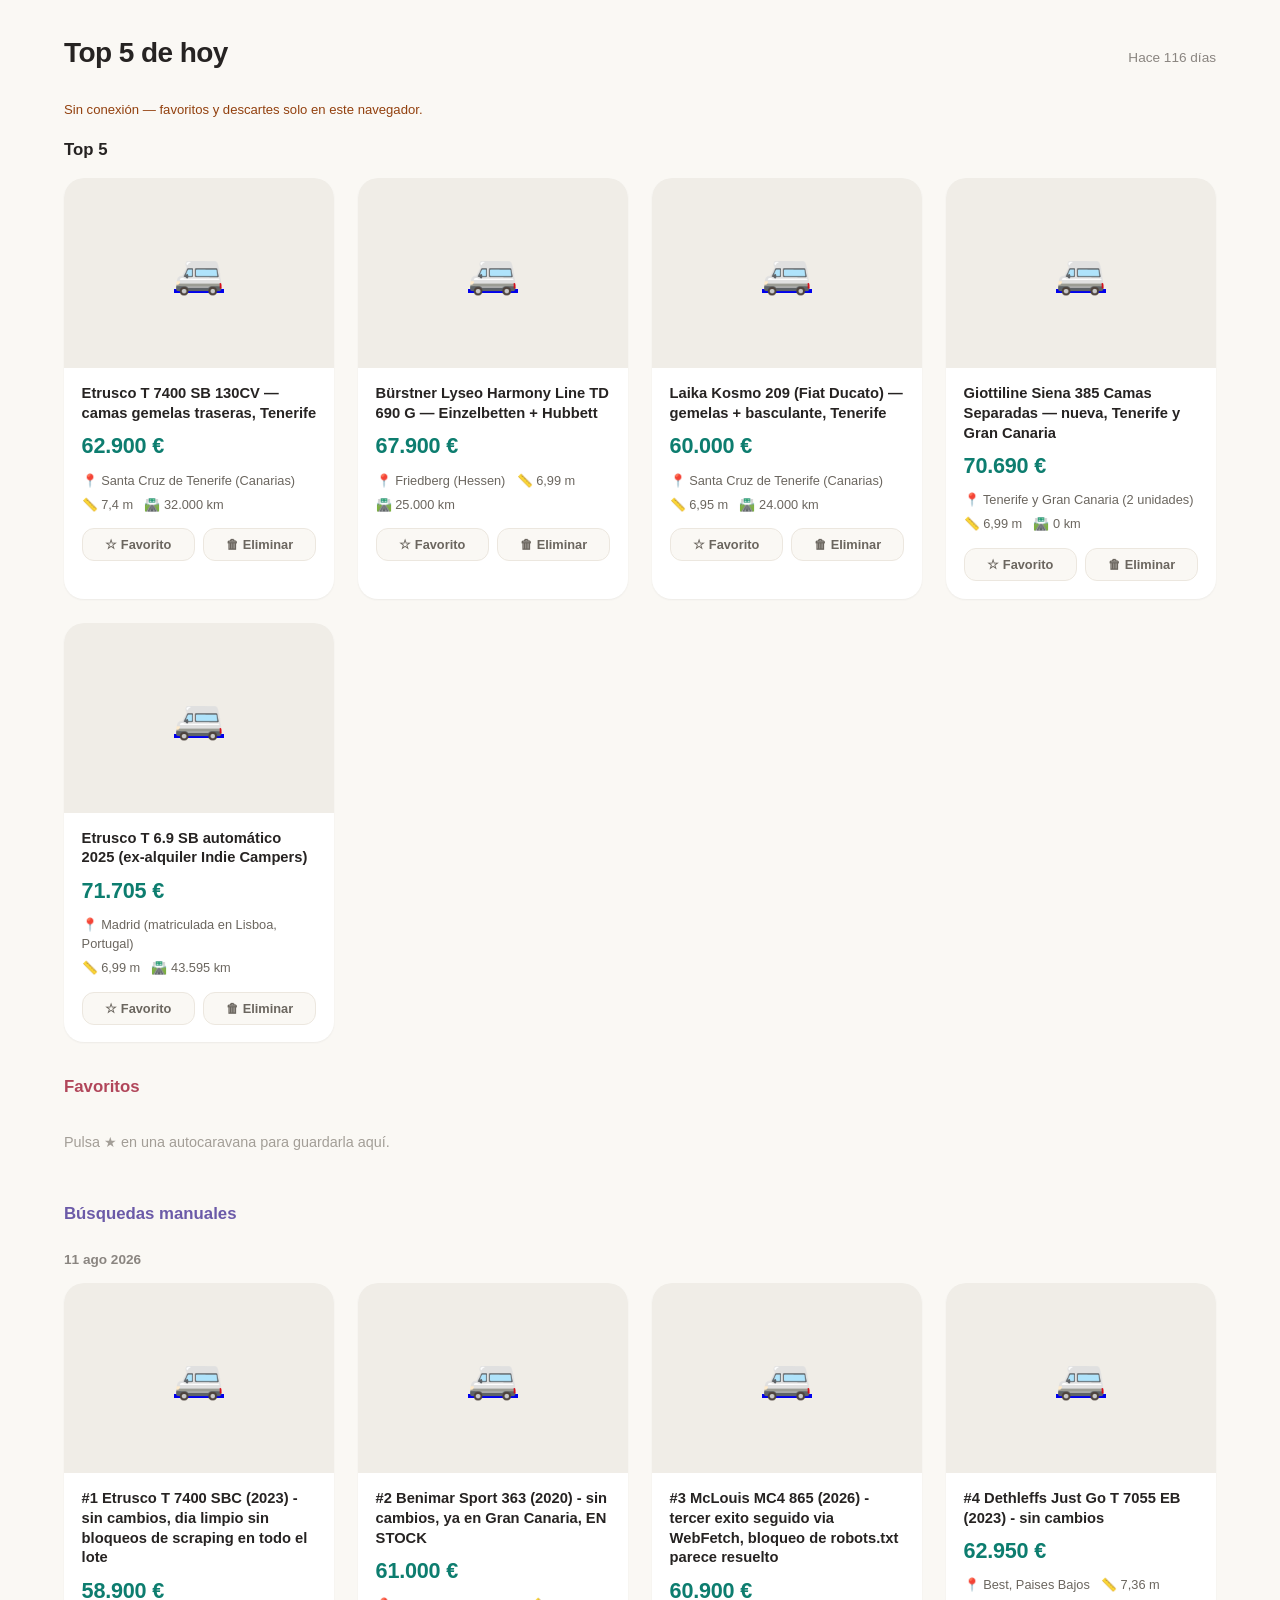
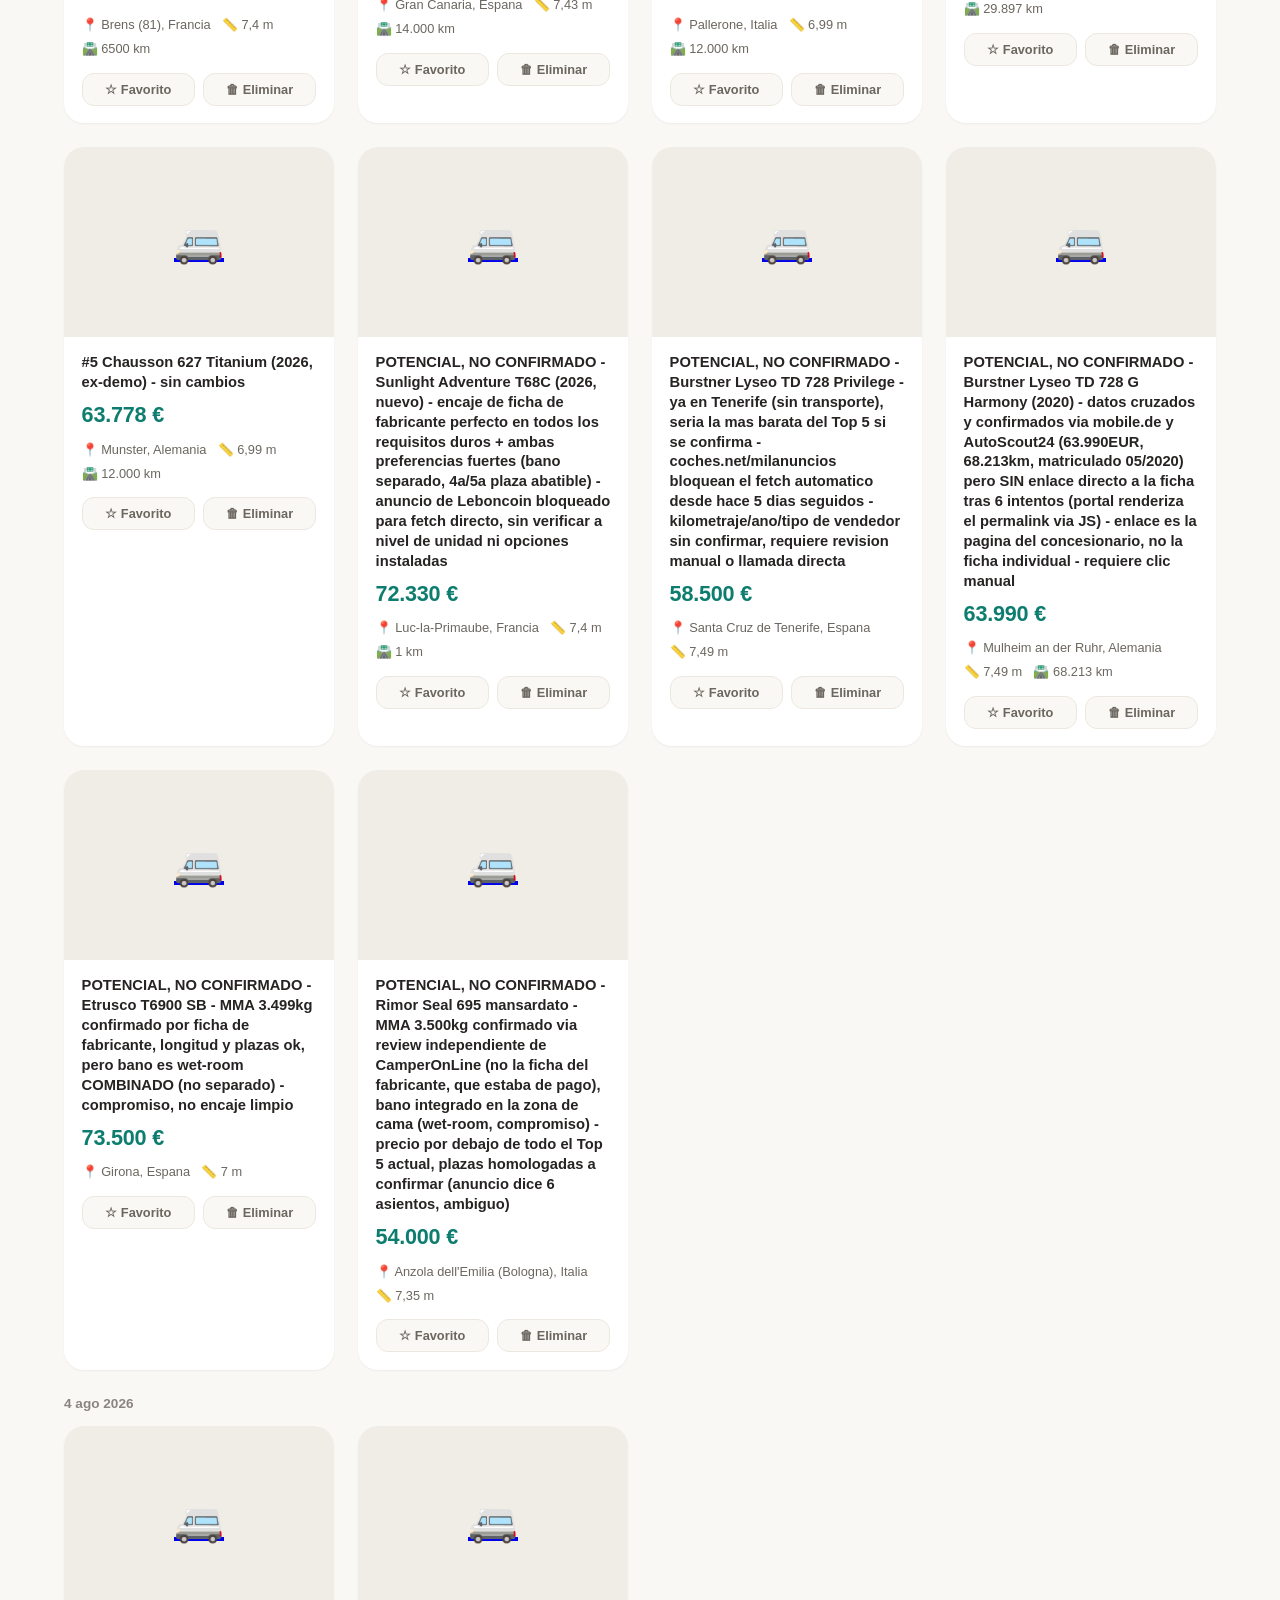
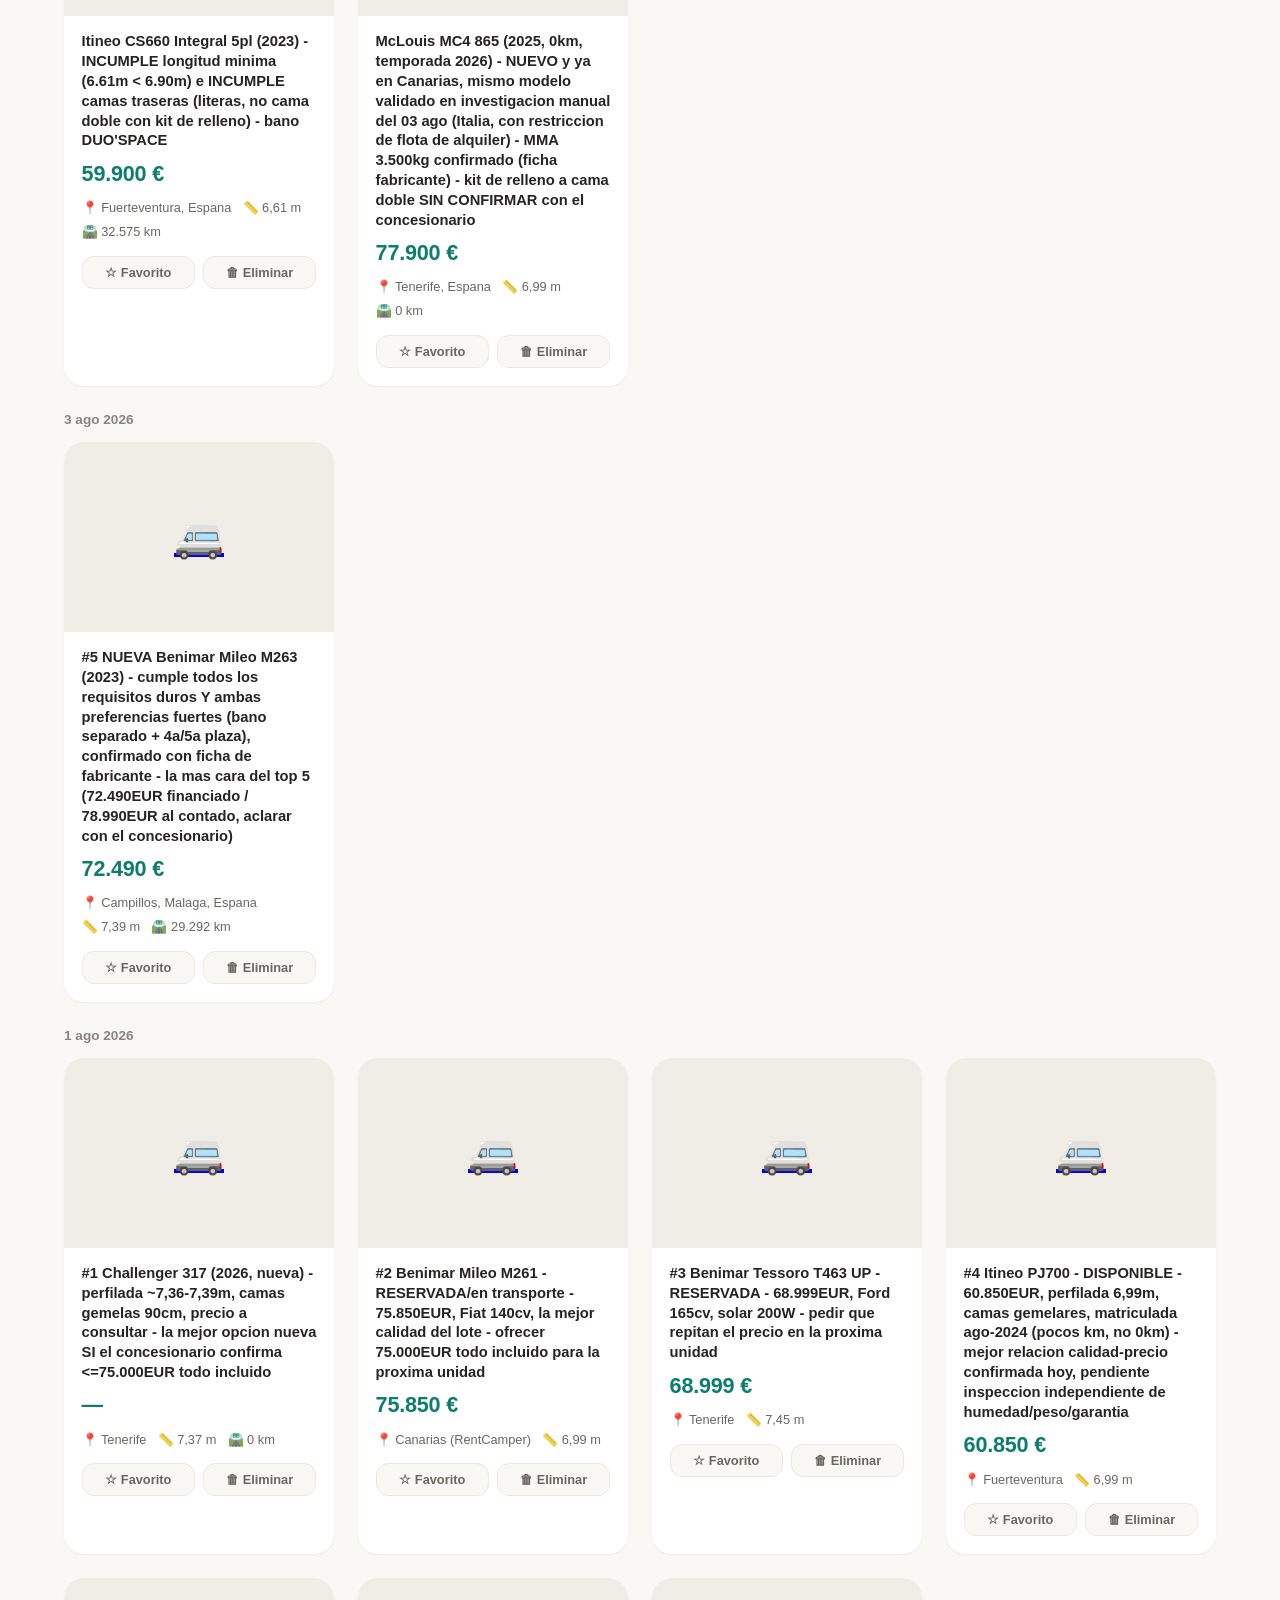
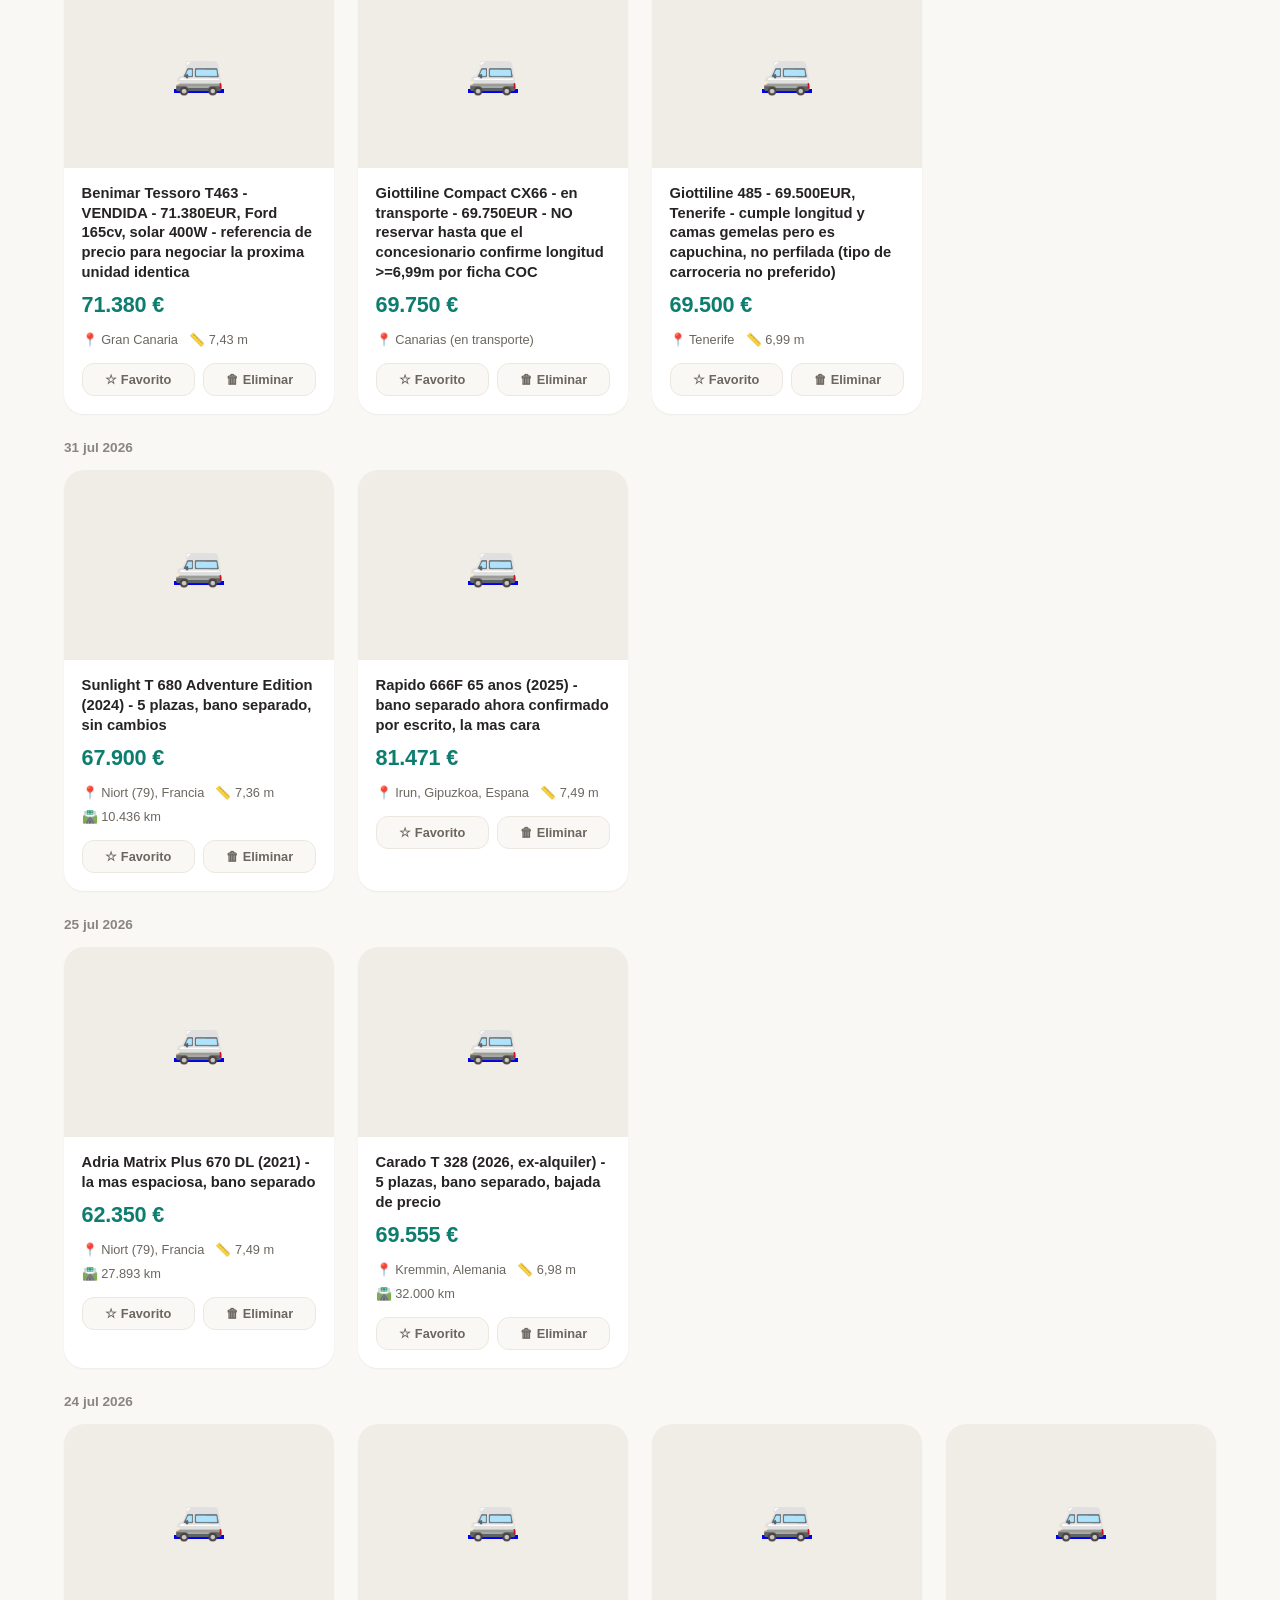
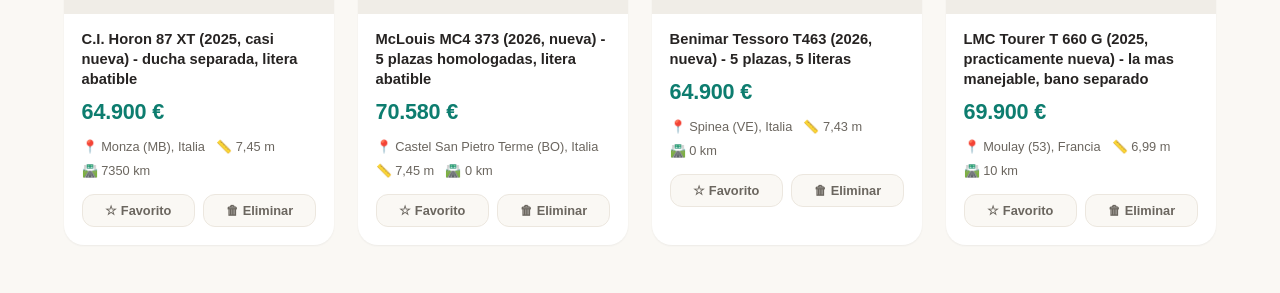
==== commit 43501870: "feat: dedup History view by latest date per listing id" ====
--- a/docs/index.html
+++ b/docs/index.html
@@ -22,6 +22,7 @@
     <p class="msg">Cargando…</p>
   </main>
 
+  <script src="history-dedup.js"></script>
   <script src="app.js"></script>
 </body>
 </html>
--- a/docs/style.css
+++ b/docs/style.css
@@ -50,6 +50,18 @@
 }
 
 .favorites-heading { color: #b1465a; }
+
+.manual-heading { color: #6b5aa8; }
+
+.history-batch { margin-top: 1.5rem; }
+.history-batch:first-child { margin-top: 0; }
+
+.history-heading {
+  color: #8a8580;
+  font-weight: 600;
+  font-size: 0.85rem;
+  margin-bottom: 0.75rem;
+}
 
 .msg { color: #a39e97; padding: 1rem 0; font-size: 0.9rem; }
 
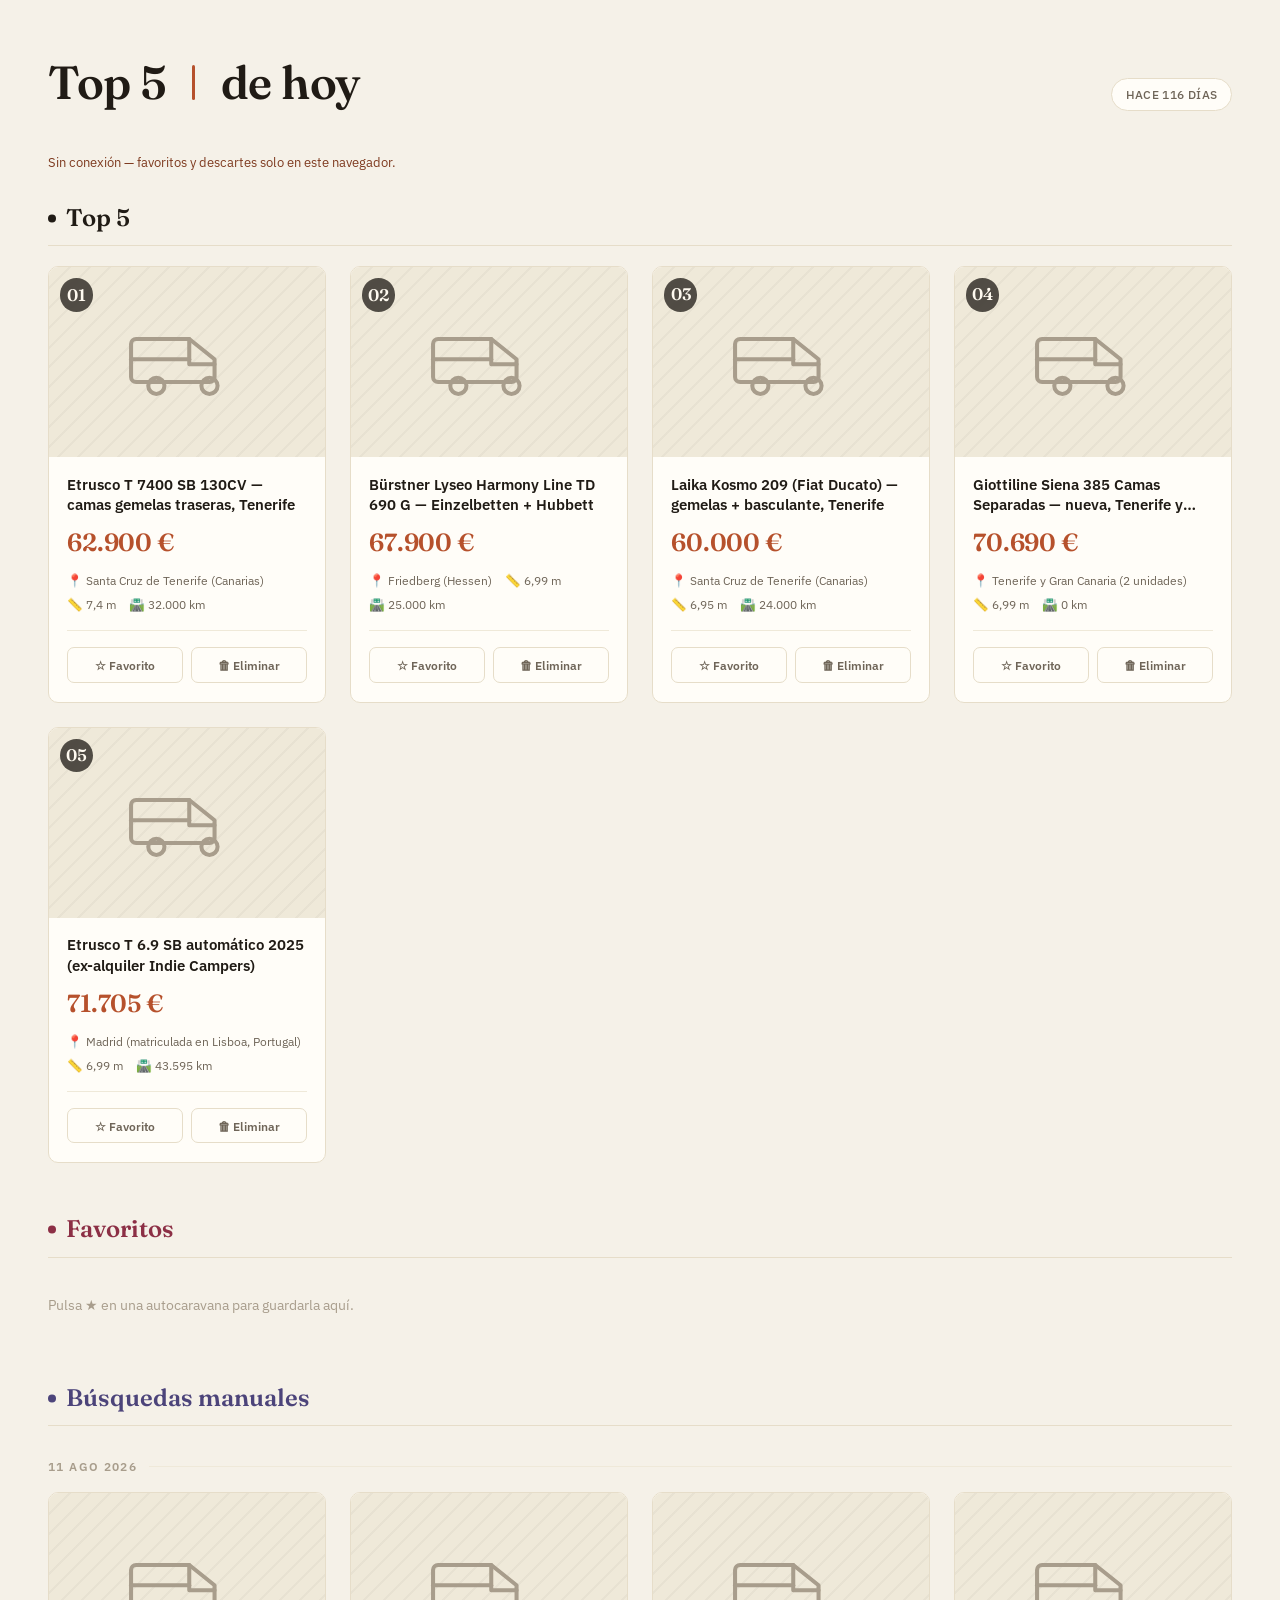
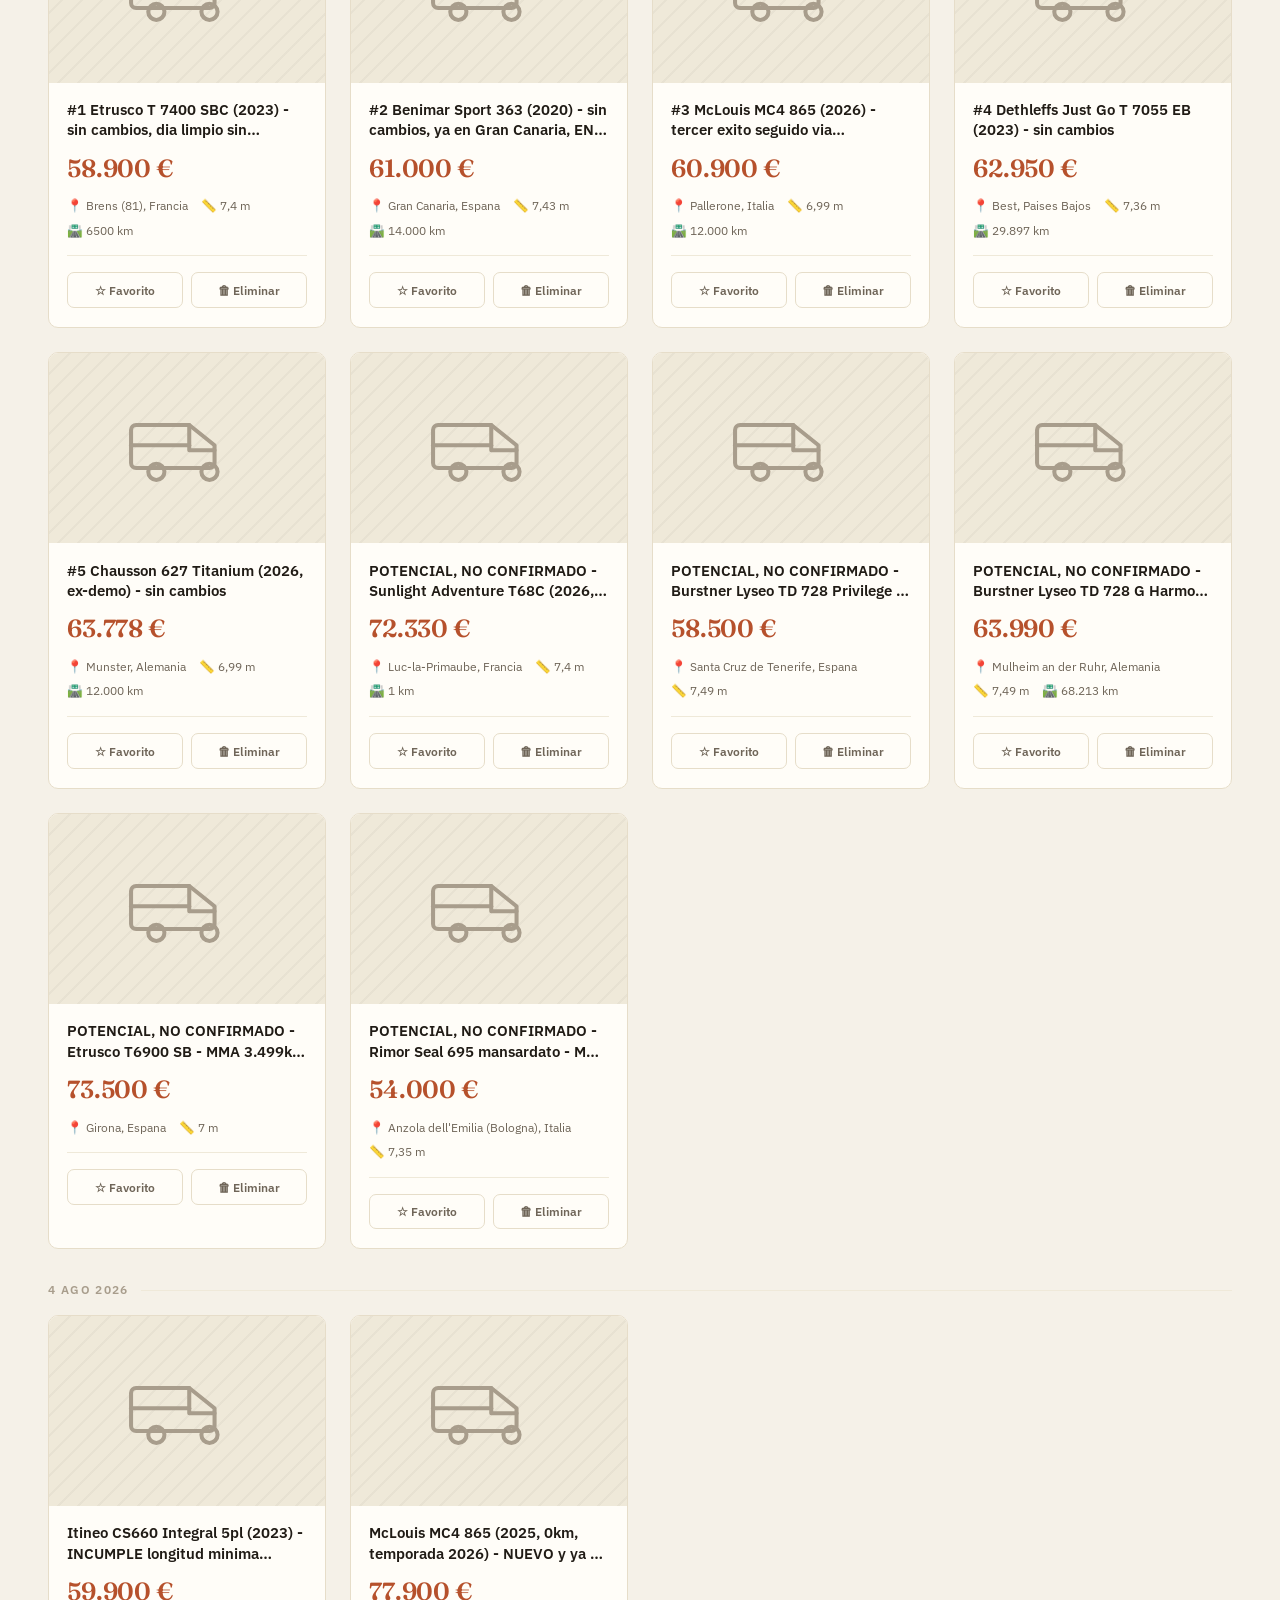
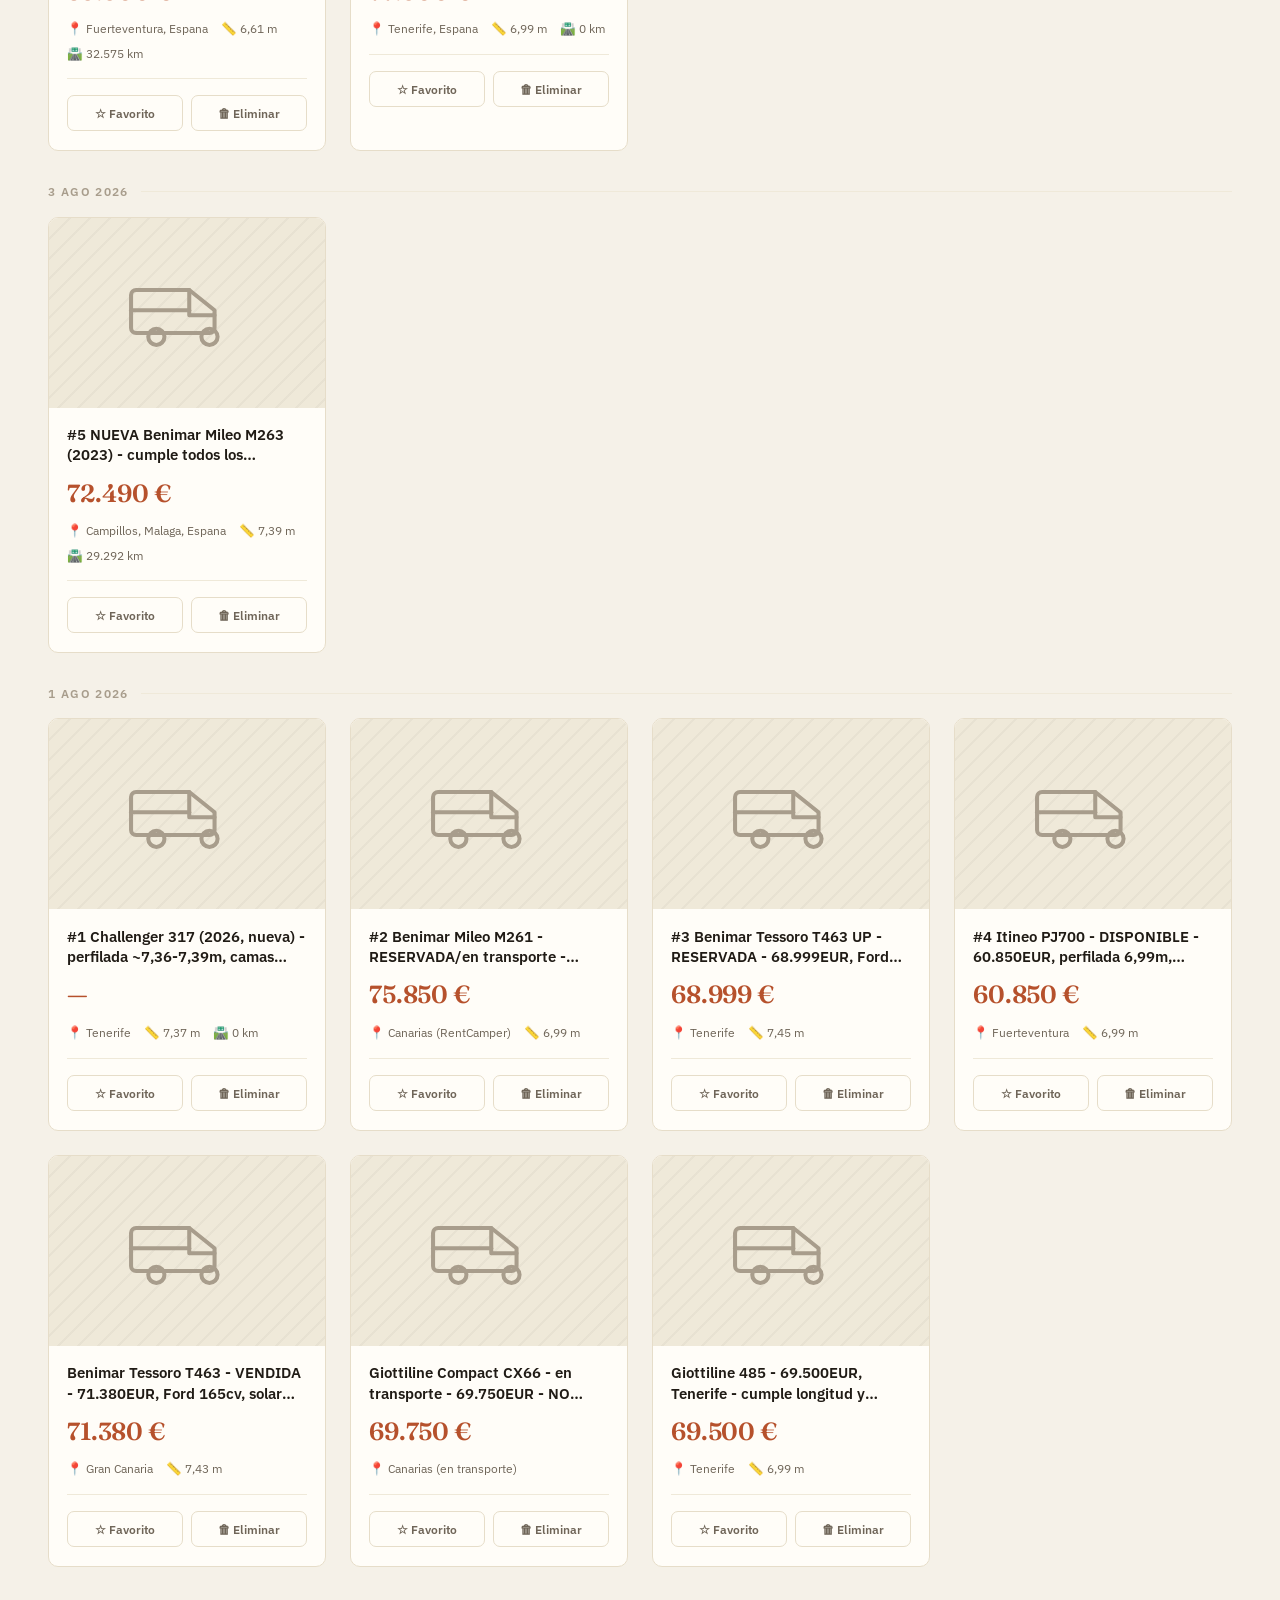
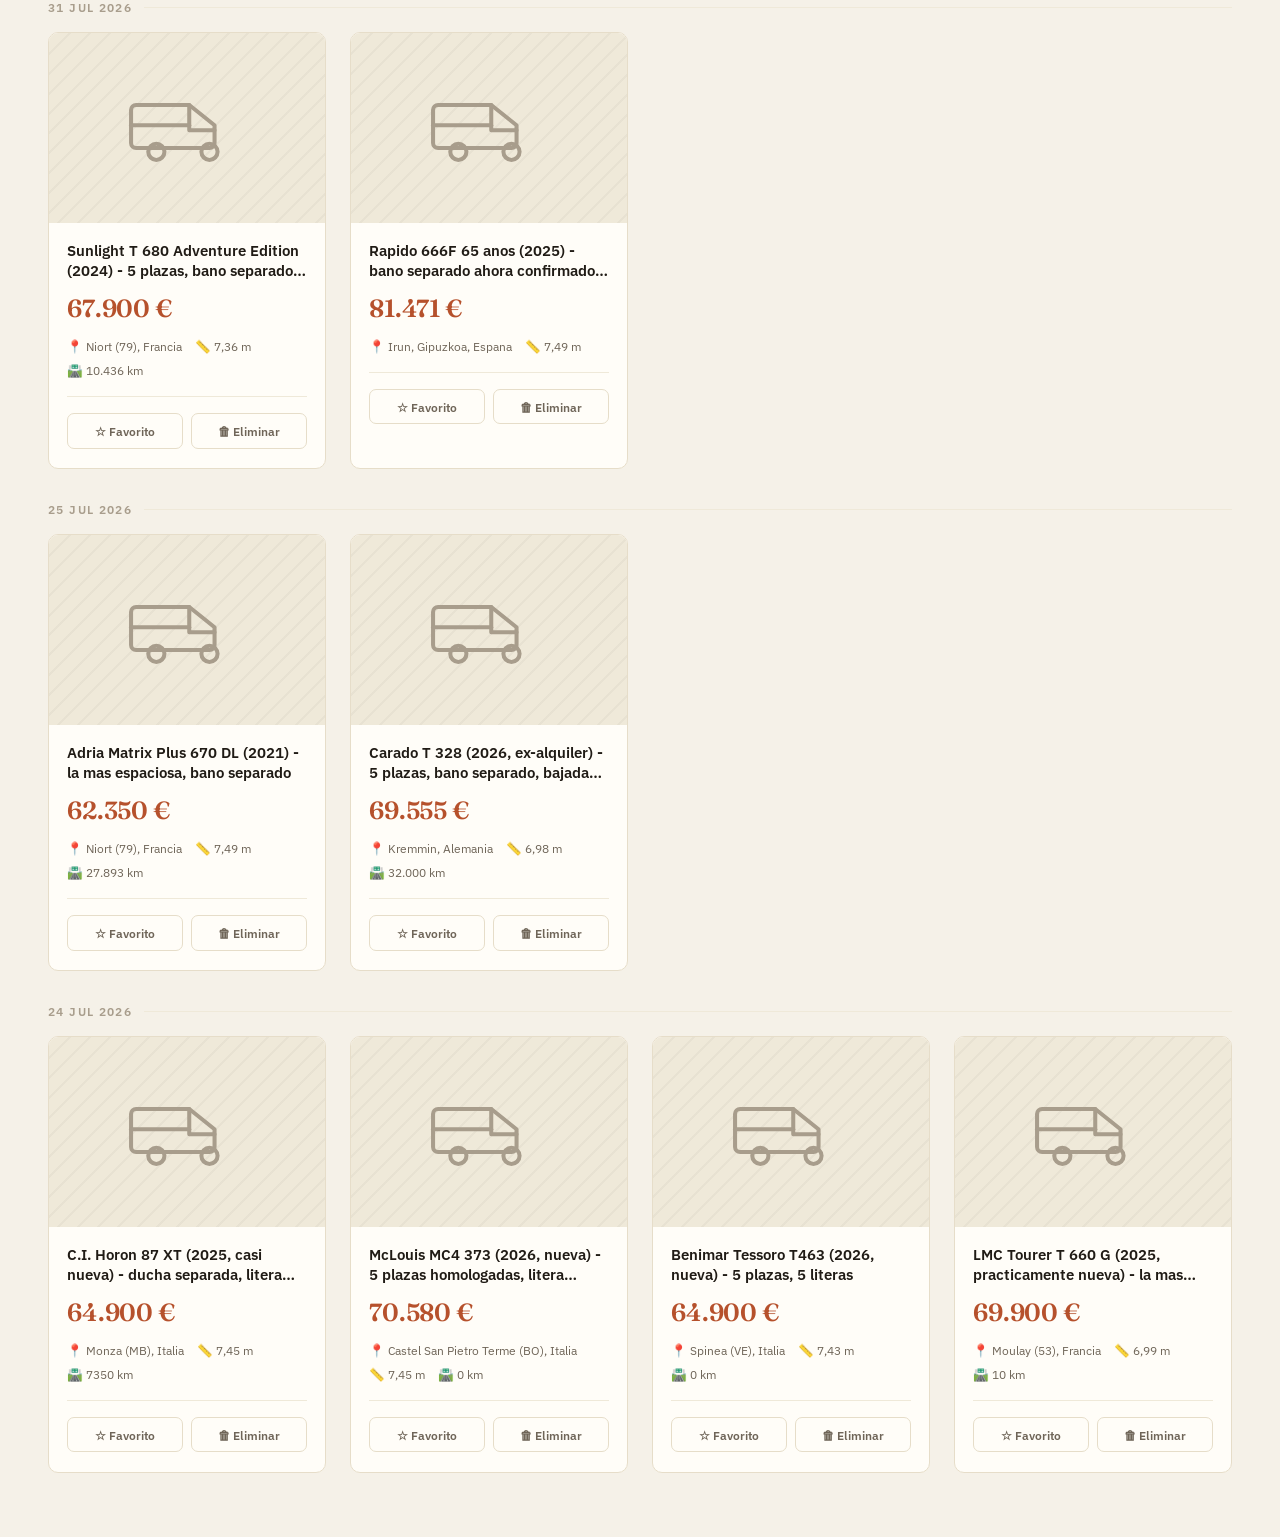
==== commit 3b297b1f: "feat: redesign dashboard — warm editorial minimalism Modern, minimalist visual refresh: Fraunces ser" ====
--- a/docs/index.html
+++ b/docs/index.html
@@ -4,13 +4,16 @@
   <meta charset="UTF-8">
   <meta name="viewport" content="width=device-width, initial-scale=1.0">
   <title>Top 5 de hoy — Motorhome Search</title>
+  <link rel="preconnect" href="https://fonts.googleapis.com">
+  <link rel="preconnect" href="https://fonts.gstatic.com" crossorigin>
+  <link href="https://fonts.googleapis.com/css2?family=Fraunces:opsz,wght@9..144,340;9..144,480;9..144,600;9..144,860&family=IBM+Plex+Sans:wght@400;500;600;700&display=swap" rel="stylesheet">
   <link rel="stylesheet" href="style.css">
   <script src="https://cdn.jsdelivr.net/npm/@supabase/supabase-js@2"></script>
   <script src="config.js"></script>
 </head>
 <body>
   <header>
-    <h1>Top 5 de hoy</h1>
+    <h1>Top 5<span class="rule" aria-hidden="true"></span>de hoy</h1>
     <span id="last-updated"></span>
   </header>
 
--- a/docs/style.css
+++ b/docs/style.css
@@ -1,82 +1,229 @@
 *, *::before, *::after { box-sizing: border-box; margin: 0; padding: 0; }
 
+:root {
+  color-scheme: light dark;
+
+  --paper: #f5f1e8;
+  --paper-raised: #fffdf8;
+  --ink: #201b15;
+  --ink-soft: #6f6558;
+  --ink-faint: #a89d8c;
+  --line: #e6ddc9;
+  --line-soft: #efe9d9;
+  --pattern: rgba(32, 27, 21, 0.035);
+
+  --accent: #b6512c;
+  --accent-deep: #7e3a1f;
+  --accent-wash: #f4e3d6;
+
+  --favorite: #8c2f45;
+  --favorite-wash: #f6e1e6;
+
+  --manual: #4c447a;
+  --manual-wash: #e7e3f4;
+
+  --danger: #a8331f;
+  --danger-wash: #f6e0da;
+
+  /* Text/icons on a filled accent surface — stays light regardless of theme,
+     since the accent colors themselves are mid-saturation in both themes. */
+  --on-accent: #fffaf0;
+  --scrim: rgba(20, 16, 12, 0.72);
+
+  --font-display: 'Fraunces', 'Iowan Old Style', ui-serif, Georgia, serif;
+  --font-body: 'IBM Plex Sans', -apple-system, BlinkMacSystemFont, sans-serif;
+
+  --shadow-lift: 0 14px 30px -18px rgba(32, 27, 21, 0.35);
+}
+
+@media (prefers-color-scheme: dark) {
+  :root {
+    --paper: #1a1510;
+    --paper-raised: #251e16;
+    --ink: #f2ece0;
+    --ink-soft: #b3a793;
+    --ink-faint: #776b5a;
+    --line: #3b3225;
+    --line-soft: #2c2519;
+    --pattern: rgba(255, 248, 235, 0.045);
+
+    --accent: #e08a5c;
+    --accent-deep: #f6b78c;
+    --accent-wash: #3b2416;
+
+    --favorite: #e2879c;
+    --favorite-wash: #3a212a;
+
+    --manual: #b0a4f2;
+    --manual-wash: #262046;
+
+    --danger: #e2725f;
+    --danger-wash: #3b2119;
+
+    --shadow-lift: 0 16px 36px -16px rgba(0, 0, 0, 0.6);
+  }
+}
+
 body {
-  font-family: -apple-system, BlinkMacSystemFont, 'Segoe UI', Roboto, sans-serif;
-  background: #faf8f4;
-  color: #262322;
+  font-family: var(--font-body);
+  background:
+    radial-gradient(ellipse 900px 500px at 12% -10%, rgba(182, 81, 44, 0.06), transparent 60%),
+    var(--paper);
+  color: var(--ink);
   line-height: 1.5;
+  -webkit-font-smoothing: antialiased;
 }
 
 header {
-  max-width: 1200px;
+  max-width: 1240px;
   margin: 0 auto;
-  padding: 2rem 1.5rem 1rem;
+  padding: 3rem 1.75rem 1.5rem;
   display: flex;
   align-items: baseline;
   justify-content: space-between;
   gap: 1rem;
+  flex-wrap: wrap;
 }
 
 header h1 {
-  font-size: 1.75rem;
-  font-weight: 800;
-  letter-spacing: -0.02em;
-}
-
-#last-updated { font-size: 0.85rem; color: #8a8580; }
+  font-family: var(--font-display);
+  font-weight: 600;
+  font-size: clamp(2.1rem, 4vw, 2.9rem);
+  letter-spacing: -0.01em;
+  display: flex;
+  align-items: center;
+  gap: 0.55em;
+}
+
+header h1 .rule {
+  display: inline-block;
+  width: 3px;
+  height: 0.75em;
+  background: var(--accent);
+  border-radius: 2px;
+}
+
+header h1::after {
+  content: '';
+}
+
+#last-updated {
+  font-family: var(--font-body);
+  font-size: 0.78rem;
+  font-weight: 500;
+  letter-spacing: 0.03em;
+  text-transform: uppercase;
+  color: var(--ink-soft);
+  padding: 0.4rem 0.85rem;
+  border: 1px solid var(--line);
+  border-radius: 999px;
+  background: var(--paper-raised);
+  white-space: nowrap;
+}
 
 .offline-banner {
-  max-width: 1200px;
+  max-width: 1240px;
   margin: 0 auto;
-  padding: 0.6rem 1.5rem;
+  padding: 0.7rem 1.75rem;
   font-size: 0.82rem;
-  color: #92400e;
+  color: var(--accent-deep);
 }
 
 main {
-  max-width: 1200px;
+  max-width: 1240px;
   margin: 0 auto;
-  padding: 0.5rem 1.5rem 3rem;
-}
-
-section { margin-top: 2rem; }
-section:first-child { margin-top: 0; }
+  padding: 0.5rem 1.75rem 4rem;
+}
+
+section { margin-top: 3rem; }
+section:first-child { margin-top: 0.5rem; }
 
 h2 {
-  font-size: 1.05rem;
-  font-weight: 700;
-  color: #262322;
+  font-family: var(--font-display);
+  font-size: 1.5rem;
+  font-weight: 600;
+  color: var(--ink);
+  margin-bottom: 1.25rem;
+  padding-bottom: 0.6rem;
+  border-bottom: 1px solid var(--line);
+  display: flex;
+  align-items: baseline;
+  gap: 0.6rem;
+}
+
+h2::before {
+  content: '';
+  width: 8px;
+  height: 8px;
+  border-radius: 50%;
+  background: var(--ink);
+  display: inline-block;
+  transform: translateY(-0.15em);
+}
+
+.favorites-heading { color: var(--favorite); }
+.favorites-heading::before { background: var(--favorite); }
+
+.manual-heading { color: var(--manual); }
+.manual-heading::before { background: var(--manual); }
+
+.history-batch { margin-top: 2rem; }
+.history-batch:first-child { margin-top: 0; }
+
+.history-heading {
+  color: var(--ink-faint);
+  font-weight: 600;
+  font-size: 0.72rem;
+  letter-spacing: 0.12em;
+  text-transform: uppercase;
   margin-bottom: 1rem;
-}
-
-.favorites-heading { color: #b1465a; }
-
-.manual-heading { color: #6b5aa8; }
-
-.history-batch { margin-top: 1.5rem; }
-.history-batch:first-child { margin-top: 0; }
-
-.history-heading {
-  color: #8a8580;
-  font-weight: 600;
-  font-size: 0.85rem;
-  margin-bottom: 0.75rem;
-}
-
-.msg { color: #a39e97; padding: 1rem 0; font-size: 0.9rem; }
+  display: flex;
+  align-items: center;
+  gap: 0.75rem;
+}
+
+.history-heading::after {
+  content: '';
+  flex: 1;
+  height: 1px;
+  background: var(--line-soft);
+}
+
+.msg { color: var(--ink-faint); padding: 1rem 0; font-size: 0.9rem; }
 
 .grid {
   display: grid;
-  grid-template-columns: repeat(auto-fill, minmax(260px, 1fr));
+  grid-template-columns: repeat(auto-fill, minmax(266px, 1fr));
   gap: 1.5rem;
 }
 
 .card {
-  background: #fff;
-  border-radius: 20px;
+  background: var(--paper-raised);
+  border: 1px solid var(--line);
+  border-radius: 10px;
   overflow: hidden;
-  box-shadow: 0 1px 2px rgba(38,35,34,0.06);
-}
+  opacity: 0;
+  animation: card-in 0.5s cubic-bezier(0.16, 1, 0.3, 1) forwards;
+  animation-delay: min(calc(var(--stagger, 0) * 45ms), 480ms);
+  transition: transform 0.22s ease, box-shadow 0.22s ease, border-color 0.22s ease;
+}
+
+.card:hover {
+  transform: translateY(-3px);
+  box-shadow: var(--shadow-lift);
+  border-color: var(--line-soft);
+}
+
+@keyframes card-in {
+  from { opacity: 0; transform: translateY(10px); }
+  to   { opacity: 1; transform: translateY(0); }
+}
+
+@media (prefers-reduced-motion: reduce) {
+  .card { animation: none; opacity: 1; }
+}
+
+.photo-frame { position: relative; display: block; }
 
 .photo-link { display: block; }
 
@@ -85,46 +232,75 @@
   height: 190px;
   object-fit: cover;
   display: block;
-  background: #f0ede7;
+  background: var(--line-soft);
 }
 
 .photo--empty {
   display: flex;
   align-items: center;
   justify-content: center;
-  font-size: 2.5rem;
-  color: #c9c3ba;
-}
-
-.card-body { padding: 1rem 1.1rem 1.1rem; }
+  background:
+    repeating-linear-gradient(135deg, var(--pattern) 0 2px, transparent 2px 14px),
+    var(--line-soft);
+}
+
+.photo--empty svg { width: 44%; height: 44%; color: var(--ink-faint); }
+
+.rank-badge {
+  position: absolute;
+  top: 0.7rem;
+  left: 0.7rem;
+  font-family: var(--font-display);
+  font-weight: 600;
+  font-size: 1.05rem;
+  color: var(--on-accent);
+  background: var(--scrim);
+  backdrop-filter: blur(2px);
+  width: 2.1rem;
+  height: 2.1rem;
+  border-radius: 50%;
+  display: flex;
+  align-items: center;
+  justify-content: center;
+  line-height: 1;
+}
+
+.card-body { padding: 1.1rem 1.15rem 1.2rem; }
 
 .title {
-  display: block;
-  font-size: 0.92rem;
-  font-weight: 600;
-  color: #262322;
+  display: -webkit-box;
+  -webkit-line-clamp: 2;
+  -webkit-box-orient: vertical;
+  overflow: hidden;
+  font-size: 0.94rem;
+  font-weight: 600;
+  color: var(--ink);
   text-decoration: none;
   line-height: 1.35;
-  margin-bottom: 0.4rem;
-}
-
-.title:hover { text-decoration: underline; }
+  margin-bottom: 0.55rem;
+  min-height: 2.55em;
+}
+
+.title:hover { color: var(--accent-deep); }
 
 .price {
-  font-size: 1.35rem;
-  font-weight: 800;
-  color: #0d7d6f;
+  font-family: var(--font-display);
+  font-size: 1.55rem;
+  font-weight: 600;
+  color: var(--accent);
   letter-spacing: -0.01em;
-  margin-bottom: 0.5rem;
+  margin-bottom: 0.6rem;
 }
 
 .meta {
   display: flex;
   flex-wrap: wrap;
-  gap: 0.3rem 0.7rem;
-  font-size: 0.8rem;
-  color: #6b665f;
-  margin-bottom: 0.9rem;
+  gap: 0.35rem 0.8rem;
+  font-size: 0.78rem;
+  color: var(--ink-soft);
+  margin-bottom: 1rem;
+  padding-bottom: 1rem;
+  border-bottom: 1px solid var(--line-soft);
 }
 
 .actions {
@@ -134,27 +310,29 @@
 
 .btn-star, .btn-delete {
   flex: 1;
-  padding: 0.5rem 0.4rem;
-  border-radius: 12px;
-  border: 1px solid #ece7df;
-  background: #faf8f4;
-  font-size: 0.8rem;
+  padding: 0.55rem 0.4rem;
+  border-radius: 7px;
+  border: 1px solid var(--line);
+  background: transparent;
+  font-family: var(--font-body);
+  font-size: 0.78rem;
   font-weight: 600;
   cursor: pointer;
-  color: #6b665f;
-  transition: background 0.12s, border-color 0.12s, color 0.12s;
-}
-
-.btn-star:hover { border-color: #fbbf24; color: #92700c; }
-.btn-star.active { background: #fffbeb; border-color: #fbbf24; color: #92700c; }
-
-.btn-delete:hover { background: #fef2f2; border-color: #fca5a5; color: #b91c1c; }
+  color: var(--ink-soft);
+  transition: background 0.15s ease, border-color 0.15s ease, color 0.15s ease;
+}
+
+.btn-star:hover { border-color: var(--favorite); color: var(--favorite); background: var(--favorite-wash); }
+.btn-star.active { background: var(--favorite); border-color: var(--favorite); color: var(--on-accent); }
+
+.btn-delete:hover { background: var(--danger-wash); border-color: var(--danger); color: var(--danger); }
 
 .btn-star:disabled, .btn-delete:disabled { opacity: 0.5; cursor: default; }
 
 @media (max-width: 480px) {
-  header { padding: 1.5rem 1rem 0.75rem; }
-  main { padding: 0.5rem 1rem 2rem; }
+  header { padding: 2rem 1.1rem 1rem; }
+  main { padding: 0.5rem 1.1rem 2.5rem; }
   .grid { grid-template-columns: 1fr 1fr; gap: 0.75rem; }
   .actions { flex-direction: column; }
-}
+  .card-body { padding: 0.85rem 0.85rem 0.95rem; }
+}
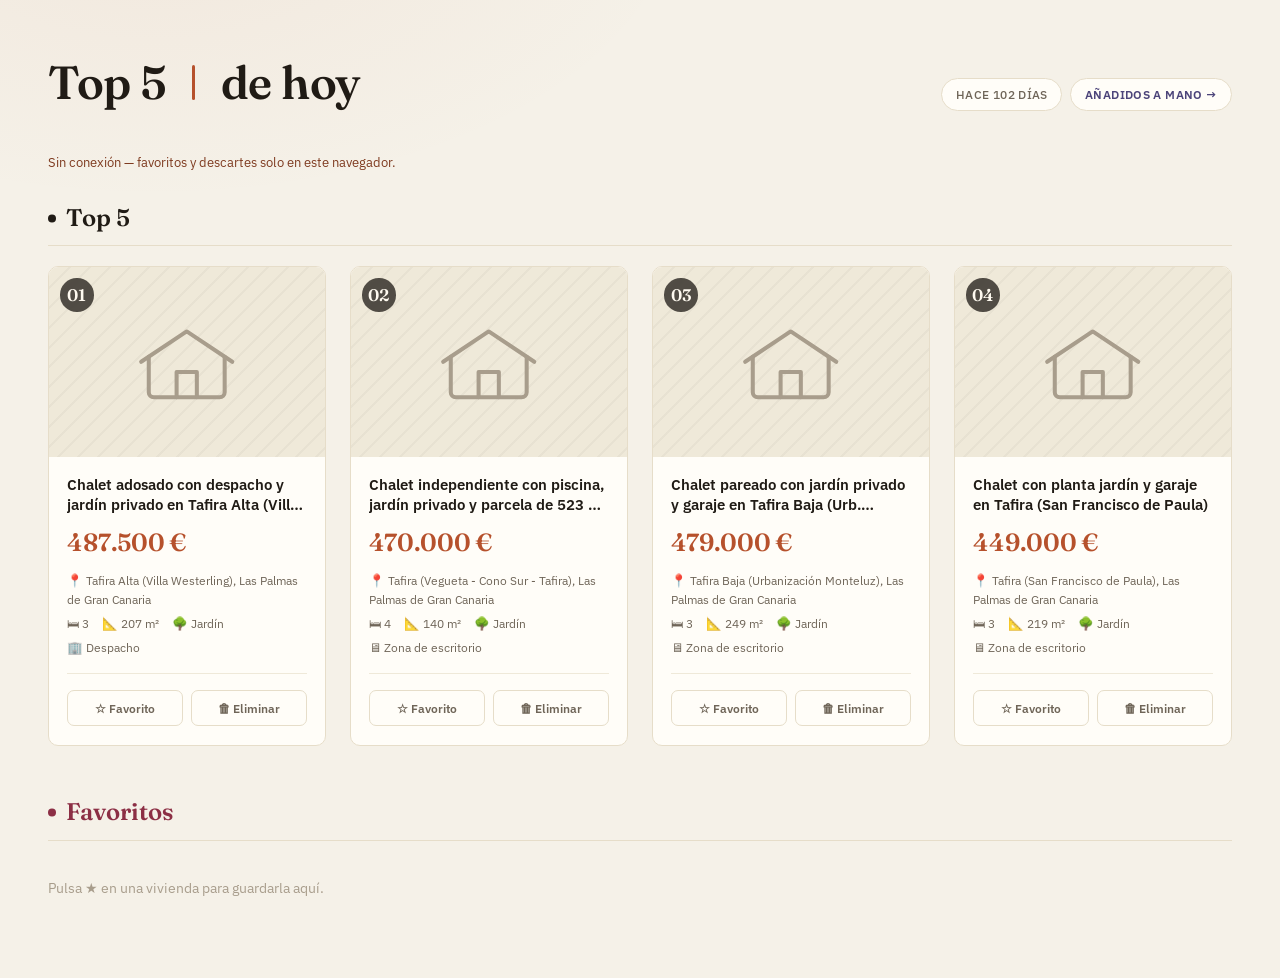
==== commit d6bd619c: "Repurpose pipeline: Motorhome_Search -> Home_Quest_QH house search Rebuilds the automated Idealista." ====
--- a/docs/index.html
+++ b/docs/index.html
@@ -3,18 +3,21 @@
 <head>
   <meta charset="UTF-8">
   <meta name="viewport" content="width=device-width, initial-scale=1.0">
-  <title>Top 5 de hoy — Motorhome Search</title>
+  <title>Home_Quest_QH — Top 5</title>
   <link rel="preconnect" href="https://fonts.googleapis.com">
   <link rel="preconnect" href="https://fonts.gstatic.com" crossorigin>
   <link href="https://fonts.googleapis.com/css2?family=Fraunces:opsz,wght@9..144,340;9..144,480;9..144,600;9..144,860&family=IBM+Plex+Sans:wght@400;500;600;700&display=swap" rel="stylesheet">
-  <link rel="stylesheet" href="style.css">
+  <link rel="stylesheet" href="style.css?v=3">
   <script src="https://cdn.jsdelivr.net/npm/@supabase/supabase-js@2"></script>
   <script src="config.js"></script>
 </head>
 <body>
   <header>
     <h1>Top 5<span class="rule" aria-hidden="true"></span>de hoy</h1>
-    <span id="last-updated"></span>
+    <div class="header-side">
+      <span id="last-updated"></span>
+      <a class="page-link page-link--manual" href="manual.html">Añadidos a mano →</a>
+    </div>
   </header>
 
   <div id="offline-banner" class="offline-banner" hidden>
@@ -25,7 +28,7 @@
     <p class="msg">Cargando…</p>
   </main>
 
-  <script src="history-dedup.js"></script>
-  <script src="app.js"></script>
+  <script src="shared.js"></script>
+  <script src="app.js?v=3"></script>
 </body>
 </html>
--- a/docs/style.css
+++ b/docs/style.css
@@ -106,6 +106,37 @@
 header h1::after {
   content: '';
 }
+
+.header-side {
+  display: flex;
+  align-items: center;
+  gap: 0.5rem;
+  flex-wrap: wrap;
+}
+
+.page-link {
+  font-family: var(--font-body);
+  font-size: 0.78rem;
+  font-weight: 600;
+  letter-spacing: 0.03em;
+  text-transform: uppercase;
+  text-decoration: none;
+  color: var(--accent);
+  padding: 0.4rem 0.85rem;
+  border: 1px solid var(--line);
+  border-radius: 999px;
+  background: var(--paper-raised);
+  white-space: nowrap;
+  transition: border-color 0.15s ease, background 0.15s ease;
+}
+
+.page-link:hover { border-color: var(--accent); background: var(--accent-wash); }
+
+.page-link--manual { color: var(--manual); }
+.page-link--manual:hover { border-color: var(--manual); background: var(--manual-wash); }
+
+.manual-title { color: var(--manual); }
+.manual-title .rule { background: var(--manual); }
 
 #last-updated {
   font-family: var(--font-body);
@@ -303,6 +334,11 @@
   border-bottom: 1px solid var(--line-soft);
 }
 
+.badge-outside-area {
+  color: var(--danger);
+  font-weight: 600;
+}
+
 .actions {
   display: flex;
   gap: 0.5rem;
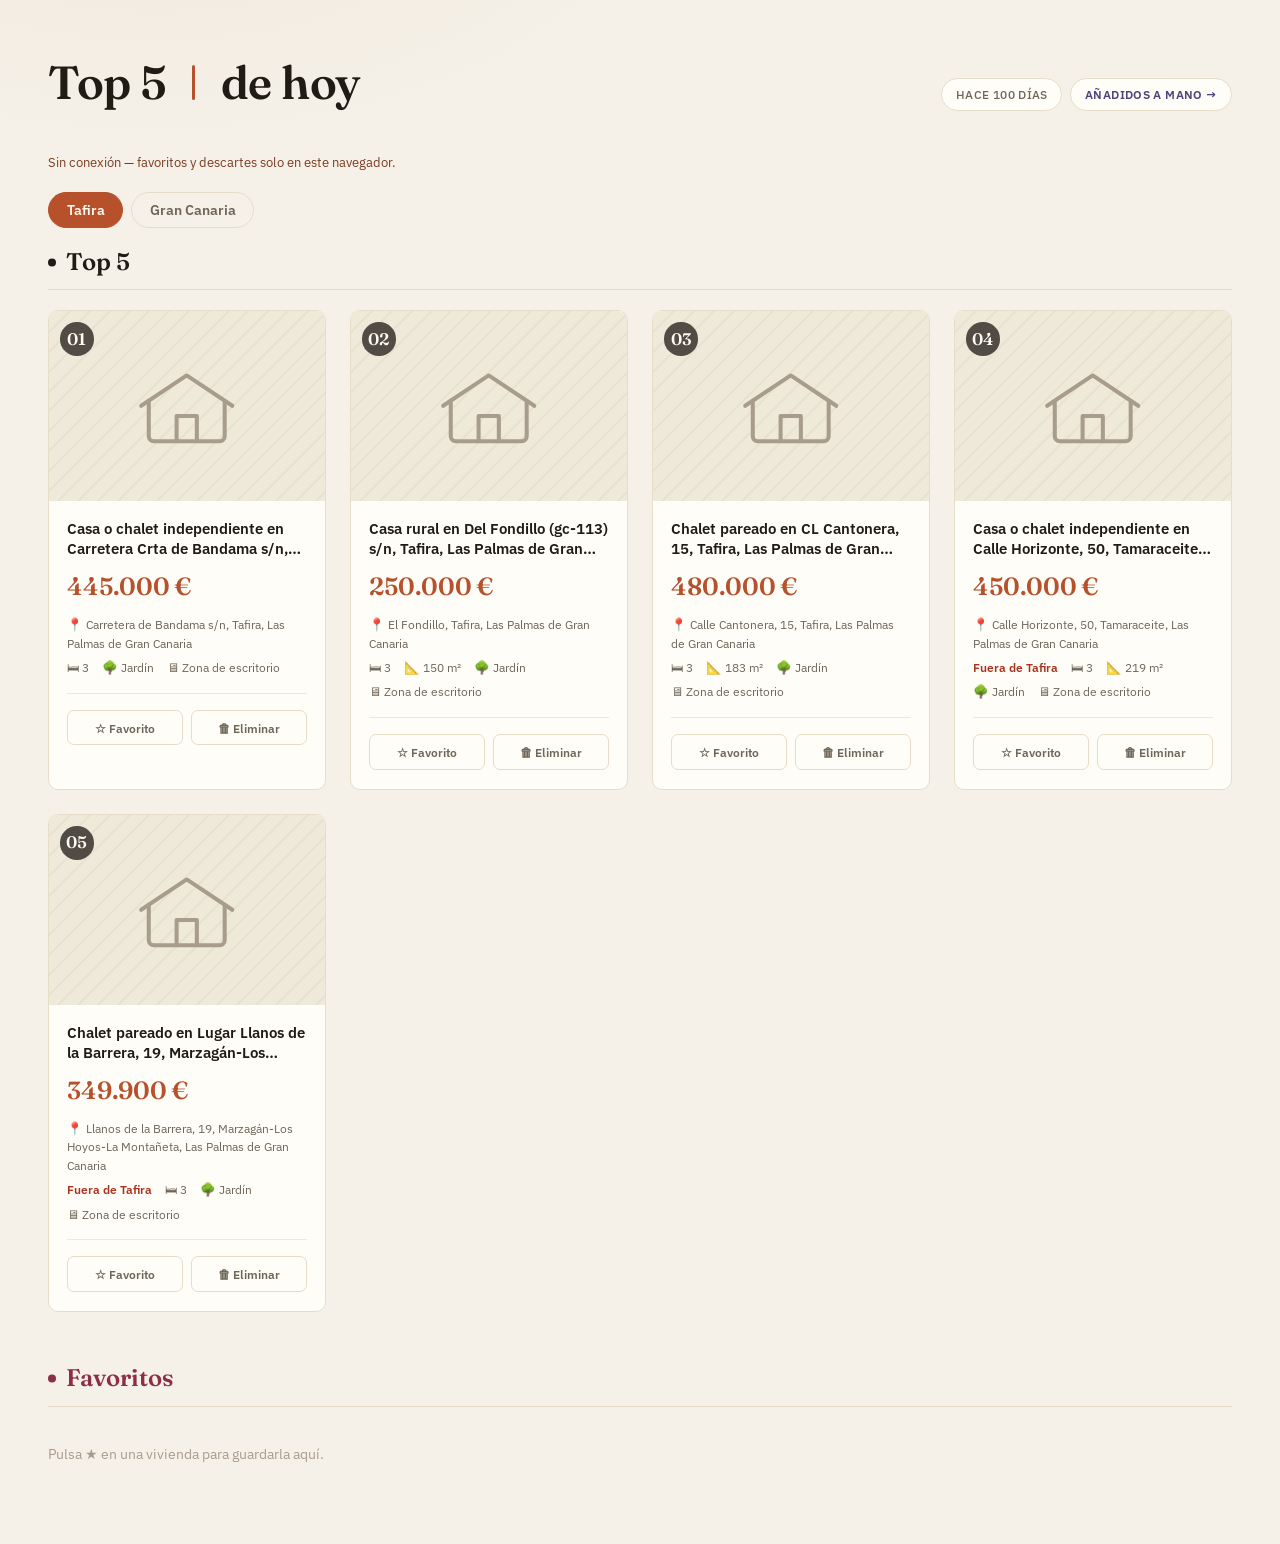
==== commit 212f3dea: "feat: add Gran Canaria search track; fix Idealista scraping + drop office gate Two independent thing" ====
--- a/docs/index.html
+++ b/docs/index.html
@@ -7,7 +7,7 @@
   <link rel="preconnect" href="https://fonts.googleapis.com">
   <link rel="preconnect" href="https://fonts.gstatic.com" crossorigin>
   <link href="https://fonts.googleapis.com/css2?family=Fraunces:opsz,wght@9..144,340;9..144,480;9..144,600;9..144,860&family=IBM+Plex+Sans:wght@400;500;600;700&display=swap" rel="stylesheet">
-  <link rel="stylesheet" href="style.css?v=3">
+  <link rel="stylesheet" href="style.css?v=4">
   <script src="https://cdn.jsdelivr.net/npm/@supabase/supabase-js@2"></script>
   <script src="config.js"></script>
 </head>
@@ -24,11 +24,16 @@
     Sin conexión — favoritos y descartes solo en este navegador.
   </div>
 
+  <div class="tab-bar" role="tablist" aria-label="Zona de búsqueda">
+    <button class="tab-btn active" data-track="tafira" role="tab" aria-selected="true">Tafira</button>
+    <button class="tab-btn tab-btn--gc" data-track="gc" role="tab" aria-selected="false">Gran Canaria</button>
+  </div>
+
   <main id="listings-grid">
     <p class="msg">Cargando…</p>
   </main>
 
-  <script src="shared.js"></script>
-  <script src="app.js?v=3"></script>
+  <script src="shared.js?v=4"></script>
+  <script src="app.js?v=4"></script>
 </body>
 </html>
--- a/docs/style.css
+++ b/docs/style.css
@@ -21,6 +21,9 @@
 
   --manual: #4c447a;
   --manual-wash: #e7e3f4;
+
+  --track-gc: #2f6f5e;
+  --track-gc-wash: #dfeee9;
 
   --danger: #a8331f;
   --danger-wash: #f6e0da;
@@ -160,6 +163,43 @@
   color: var(--accent-deep);
 }
 
+.tab-bar {
+  max-width: 1240px;
+  margin: 0 auto;
+  padding: 0.5rem 1.75rem 0;
+  display: flex;
+  gap: 0.5rem;
+}
+
+.tab-btn {
+  font-family: var(--font-body);
+  font-size: 0.85rem;
+  font-weight: 600;
+  color: var(--ink-soft);
+  background: transparent;
+  border: 1px solid var(--line);
+  border-radius: 999px;
+  padding: 0.5rem 1.1rem;
+  cursor: pointer;
+  transition: border-color 0.15s ease, background 0.15s ease, color 0.15s ease;
+}
+
+.tab-btn:hover { border-color: var(--accent); color: var(--accent); }
+
+.tab-btn.active {
+  background: var(--accent);
+  border-color: var(--accent);
+  color: var(--on-accent);
+}
+
+.tab-btn--gc:hover { border-color: var(--track-gc); color: var(--track-gc); }
+
+.tab-btn--gc.active {
+  background: var(--track-gc);
+  border-color: var(--track-gc);
+  color: var(--on-accent);
+}
+
 main {
   max-width: 1240px;
   margin: 0 auto;
@@ -367,6 +407,7 @@
 
 @media (max-width: 480px) {
   header { padding: 2rem 1.1rem 1rem; }
+  .tab-bar { padding: 0.5rem 1.1rem 0; }
   main { padding: 0.5rem 1.1rem 2.5rem; }
   .grid { grid-template-columns: 1fr 1fr; gap: 0.75rem; }
   .actions { flex-direction: column; }
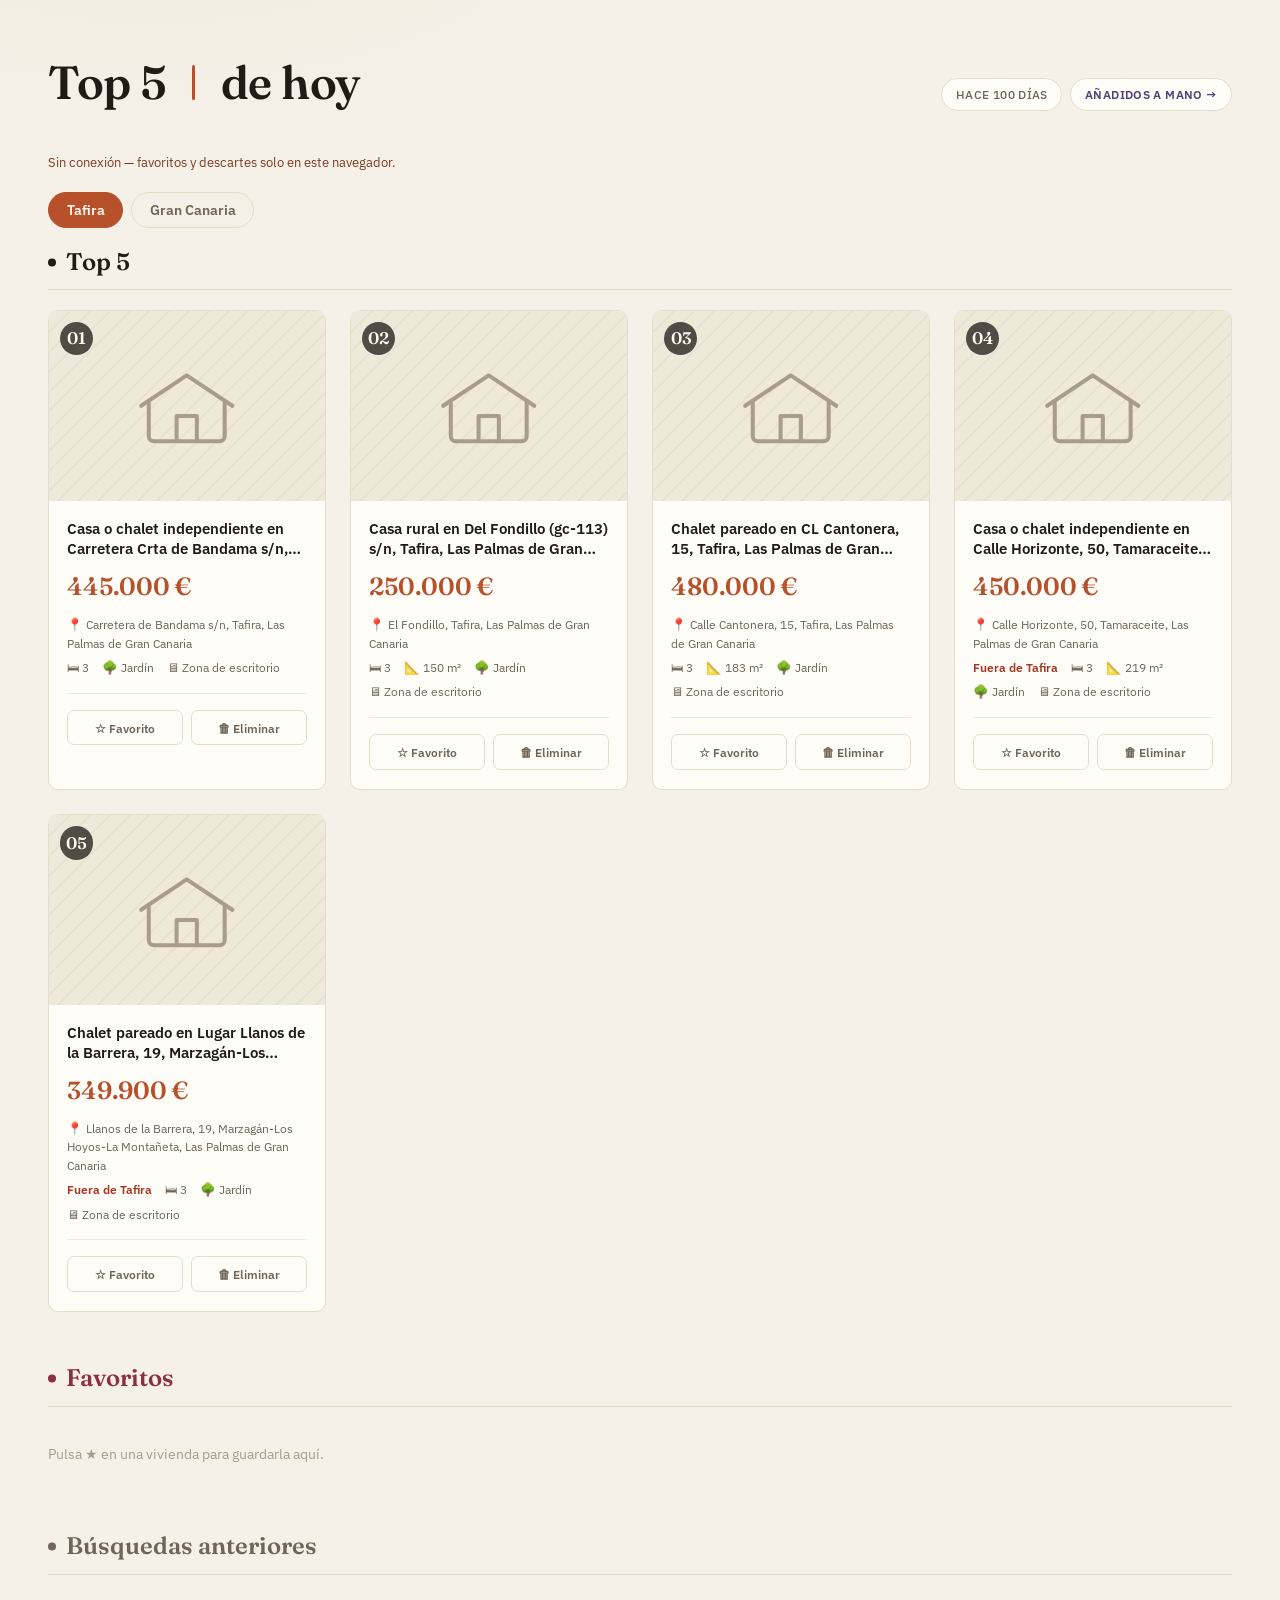
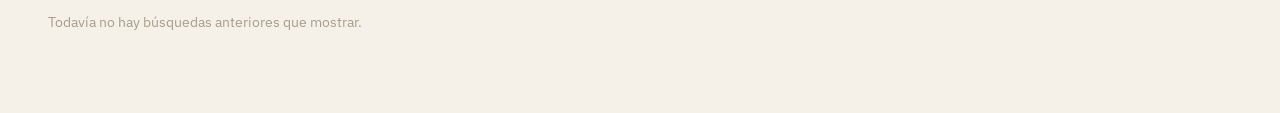
==== commit aaf36096: "fix: two-track orchestration bugs; add previous-searches archive; clean board Found on the first rea" ====
--- a/docs/index.html
+++ b/docs/index.html
@@ -7,7 +7,7 @@
   <link rel="preconnect" href="https://fonts.googleapis.com">
   <link rel="preconnect" href="https://fonts.gstatic.com" crossorigin>
   <link href="https://fonts.googleapis.com/css2?family=Fraunces:opsz,wght@9..144,340;9..144,480;9..144,600;9..144,860&family=IBM+Plex+Sans:wght@400;500;600;700&display=swap" rel="stylesheet">
-  <link rel="stylesheet" href="style.css?v=4">
+  <link rel="stylesheet" href="style.css?v=5">
   <script src="https://cdn.jsdelivr.net/npm/@supabase/supabase-js@2"></script>
   <script src="config.js"></script>
 </head>
@@ -33,7 +33,8 @@
     <p class="msg">Cargando…</p>
   </main>
 
-  <script src="shared.js?v=4"></script>
-  <script src="app.js?v=4"></script>
+  <script src="history-dedup.js"></script>
+  <script src="shared.js?v=5"></script>
+  <script src="app.js?v=5"></script>
 </body>
 </html>
--- a/docs/style.css
+++ b/docs/style.css
@@ -238,6 +238,9 @@
 .manual-heading { color: var(--manual); }
 .manual-heading::before { background: var(--manual); }
 
+.archive-heading { color: var(--ink-soft); }
+.archive-heading::before { background: var(--ink-soft); }
+
 .history-batch { margin-top: 2rem; }
 .history-batch:first-child { margin-top: 0; }
 
